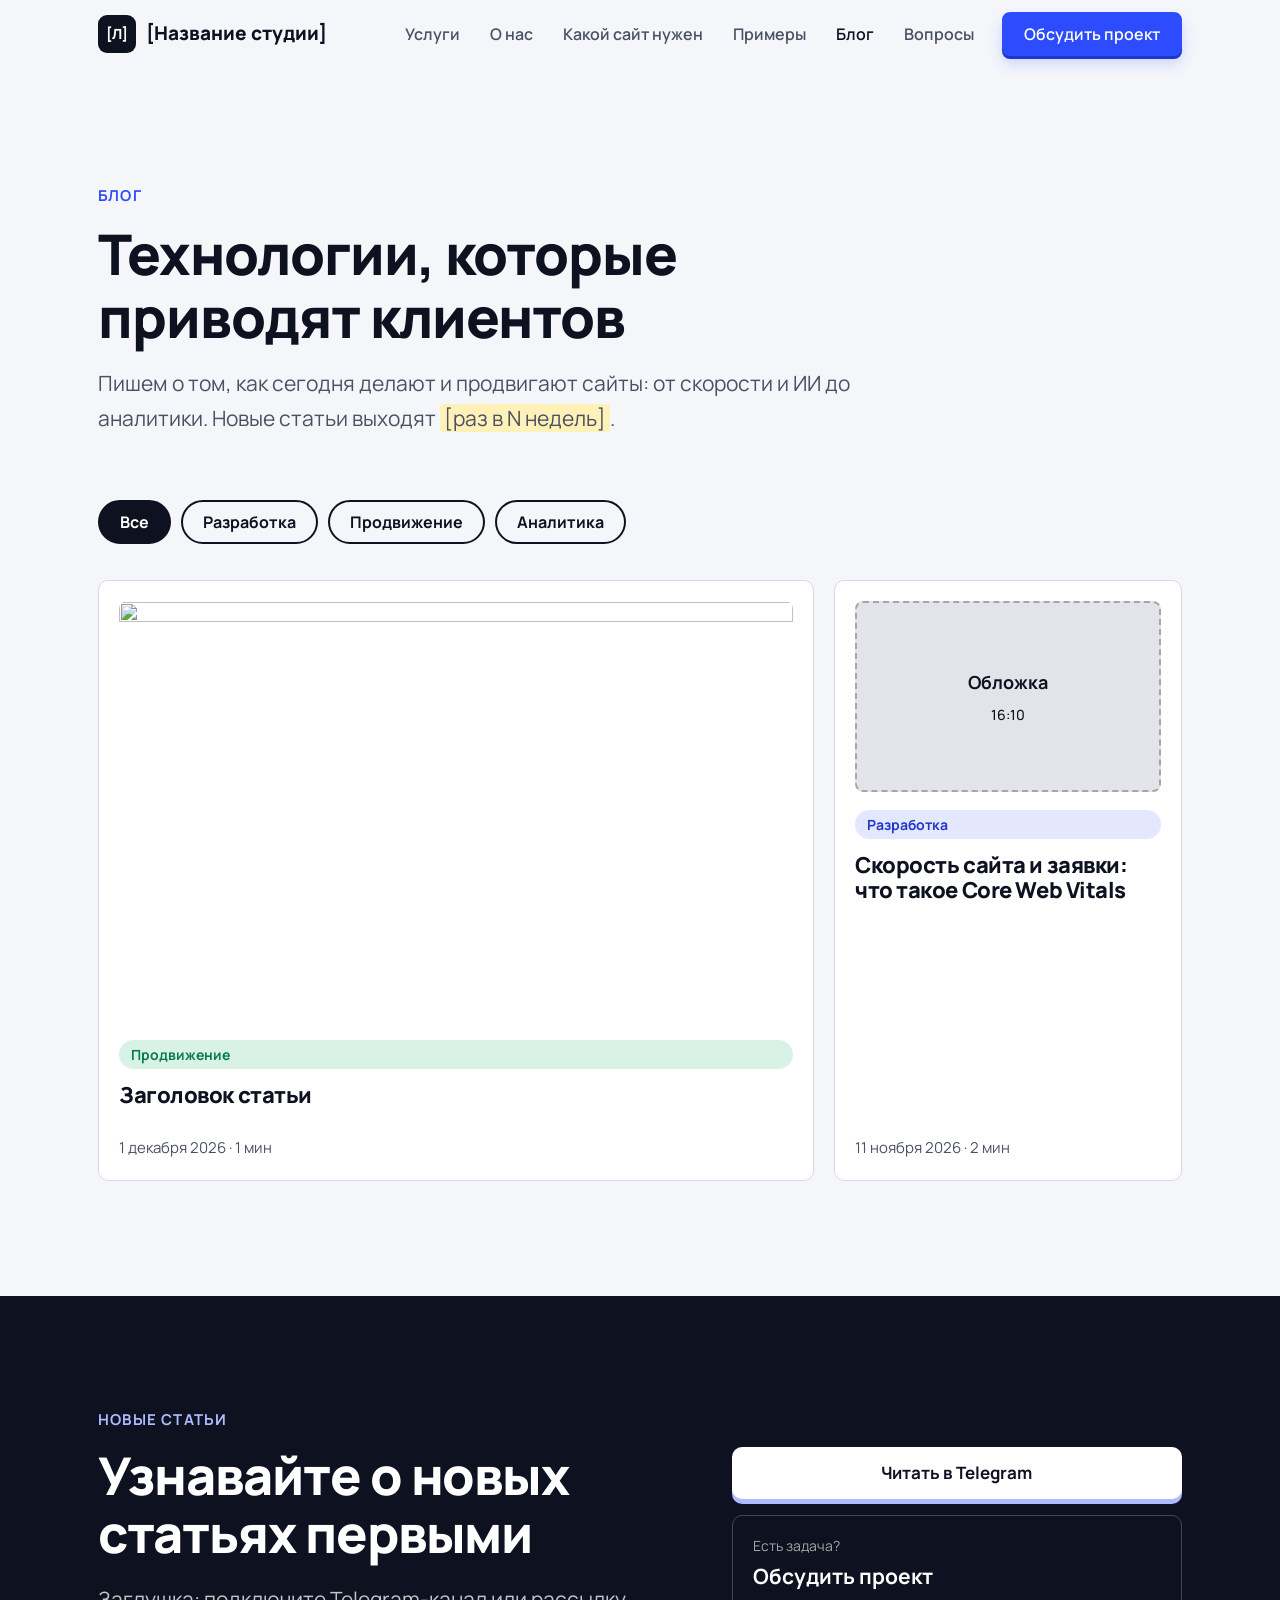
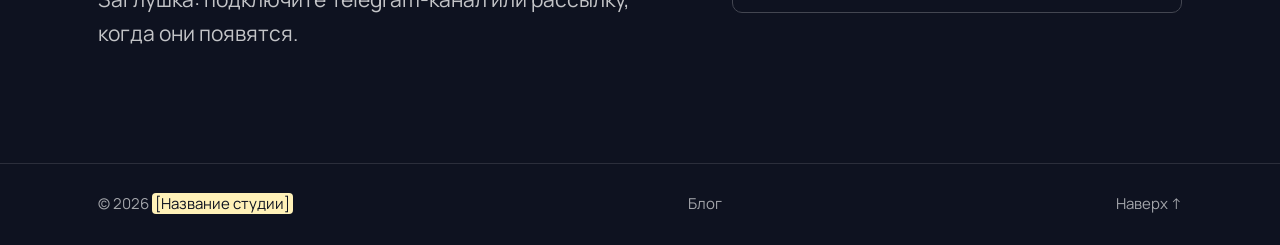
==== blog.html @ 18a7fb9e "Пересборка блога" ====
<!doctype html>
<html lang="ru" data-palette="indigo">
<head>
<meta charset="utf-8">
<meta name="viewport" content="width=device-width, initial-scale=1">
<title>Блог: технологии сайтов и продвижения | [Название студии]</title>
<meta name="description" content="Статьи о современных технологиях в создании и продвижении сайтов: скорость, SEO, ИИ, аналитика.">
<meta name="theme-color" content="#F5F6FA">
<meta property="og:type" content="website">
<meta property="og:title" content="[Название студии]: коммерческие сайты и их продвижение">
<meta property="og:description" content="Разрабатываем сайты, которые приводят клиентов, и продвигаем их в поиске.">
<!-- Когда загрузите превью-картинку 1200×630, раскомментируйте и впишите свой адрес:
<meta property="og:image" content="https://ВАШ-ЛОГИН.github.io/ИМЯ-РЕПОЗИТОРИЯ/img/og.jpg"> -->
<link rel="icon" href="data:image/svg+xml,%3Csvg xmlns='http://www.w3.org/2000/svg' viewBox='0 0 64 64'%3E%3Crect width='64' height='64' rx='14' fill='%230E1220'/%3E%3Cpath d='M18 46V18h12a10 10 0 0 1 0 20h-4' fill='none' stroke='%23fff' stroke-width='6'/%3E%3C/svg%3E">
<link rel="preconnect" href="https://fonts.googleapis.com">
<link rel="preconnect" href="https://fonts.gstatic.com" crossorigin>
<link href="https://fonts.googleapis.com/css2?family=Manrope:wght@400;500;600;700;800&display=swap" rel="stylesheet">
<link rel="stylesheet" href="style.css">
<script>document.documentElement.classList.add('js')</script>
</head>
<body>
<div class="progress" aria-hidden="true"></div>
<a class="skip" href="#main">Перейти к содержимому</a>

<header class="header" id="top">
  <div class="wrap header__in">
    <a class="logo" href="index.html" aria-label="[Название студии], на главную">
      <span class="logo__mark" aria-hidden="true">[Л]</span>
      <span class="logo__text">[Название студии]</span>
    </a>
    <nav class="nav" id="nav" aria-label="Разделы сайта">
      <a href="index.html#services">Услуги</a>
      <a href="index.html#about">О нас</a>
      <a href="index.html#compare">Какой сайт нужен</a>
      <a href="index.html#works">Примеры</a>
      <a href="blog.html" aria-current="page">Блог</a>
      <a href="index.html#faq">Вопросы</a>
      <a class="btn btn--sm nav__cta" href="index.html#contact">Обсудить проект</a>
    </nav>
    <button class="burger" type="button" aria-label="Открыть меню" aria-expanded="false" aria-controls="nav">
      <span></span><span></span><span></span>
    </button>
  </div>
</header>

<main id="main">
<section class="section blog-head">
  <div class="wrap">
    <header class="section__head">
      <p class="eyebrow">Блог</p>
      <h1>Технологии, которые приводят клиентов</h1>
      <p class="lead">Пишем о том, как сегодня делают и продвигают сайты: от скорости и ИИ до аналитики. Новые статьи выходят <span class="todo">[раз в N недель]</span>.</p>
    </header>
    <div class="tabs" role="group" aria-label="Фильтр по темам"><button type="button" class="tab" aria-pressed="true" data-f="all">Все</button><button type="button" class="tab" aria-pressed="false" data-f="dev">Разработка</button><button type="button" class="tab" aria-pressed="false" data-f="seo">Продвижение</button><button type="button" class="tab" aria-pressed="false" data-f="an">Аналитика</button></div>
    <div class="posts posts--blog">
<!-- POSTS-BLOG:START -->
<article class="post post--lead" data-cat="seo"><a class="post__a" href="blog/seo-dlya-magizana.html"><img class="post__cover" src="img/seo-magazin.jpg" alt="" loading="lazy"><span class="tag tag--seo">Продвижение</span><h3>Заголовок статьи</h3><p class="post__meta">1 декабря 2026 · 1 мин</p></a></article>
<article class="post" data-cat="dev"><a class="post__a" href="blog/core-web-vitals.html"><div class="ph ph--shot" role="img" aria-label="Место для обложки"><span>Обложка<small>16:10</small></span></div><span class="tag tag--dev">Разработка</span><h3>Скорость сайта и заявки: что такое Core Web Vitals</h3><p class="post__meta">11 ноября 2026 · 2 мин</p></a></article>
<!-- POSTS-BLOG:END -->
    </div>
    <p class="empty" hidden>В этой теме пока нет статей. Загляните в другую.</p>
  </div>
</section>

<section class="contact" id="contact">
  <div class="wrap contact__in">
    <div>
      <p class="eyebrow eyebrow--light">Новые статьи</p>
      <h2>Узнавайте о новых статьях первыми</h2>
      <p class="lead">Заглушка: подключите Telegram-канал или рассылку, когда они появятся.</p>
    </div>
    <ul class="contact__links">
      <li><a class="btn btn--light" href="https://t.me/ВАШ_КАНАЛ" target="_blank" rel="noopener">Читать в Telegram</a></li>
      <li><a class="contact__a" href="index.html#contact"><span>Есть задача?</span><b>Обсудить проект</b></a></li>
    </ul>
  </div>
</section>
</main>

<footer class="footer">
  <div class="wrap footer__in">
    <p>© <span id="year">2026</span> <span class="todo">[Название студии]</span></p>
    <a href="blog.html">Блог</a>
    <a href="#top">Наверх ↑</a>
  </div>
</footer>

<script src="main.js" defer></script>
</body>
</html>
---- style.css ----
/* ===== Цвета и размеры: меняйте здесь ===== */
/* ===== Цвета и размеры =====
   Палитра выбирается атрибутом у <html data-palette="...">:
   indigo (по умолчанию), forest, violet, ochre. Свои цвета: поменяйте значения ниже. */
:root,:root[data-palette="indigo"]{
  --bg:#F5F6FA; --bg-alt:#E9ECF4; --card:#FFFFFF; --line:#D5DAE6;
  --ink:#0E1220; --muted:#4A5163;
  --accent:#2D4BFF; --accent-dark:#1E36D1; --accent-soft:#AEBBFF;
  --dev:#2338C9; --dev-bg:#E3E8FF; --seo:#0B7A4F; --seo-bg:#D9F2E6; --both:#5B2CB3; --both-bg:#EBE1FB;
  --todo:#FFF1B8;
}
:root[data-palette="forest"]{
  --bg:#F3F5F0; --bg-alt:#E5EADF; --line:#D2D9C9; --ink:#14201A; --muted:#4A5750;
  --accent:#1B7A4B; --accent-dark:#12603A; --accent-soft:#9FE0BC;
  --dev:#1B5FA8; --dev-bg:#DDE9F6; --seo:#1B7A4B; --seo-bg:#D9F2E6; --both:#8A5A12; --both-bg:#F3E8D2;
}
:root[data-palette="violet"]{
  --bg:#F7F5FB; --bg-alt:#ECE8F5; --line:#DCD6EB; --ink:#17112B; --muted:#51485F;
  --accent:#6D3AF0; --accent-dark:#5521CF; --accent-soft:#C9B5FF;
  --dev:#5521CF; --dev-bg:#ECE5FD; --seo:#0B7A4F; --seo-bg:#D9F2E6; --both:#B3261E; --both-bg:#FBE3E0;
}
:root[data-palette="ochre"]{
  --bg:#F6F4EE; --bg-alt:#EDE9DF; --line:#DAD5C8; --ink:#15171C; --muted:#4B515C;
  --accent:#C8400F; --accent-dark:#A53409; --accent-soft:#FFB596;
  --dev:#1F4FD8; --dev-bg:#E2E8FB; --seo:#0E7A52; --seo-bg:#DCF1E8; --both:#A53409; --both-bg:#F3E3DA;
}
:root{
  --card:#FFFFFF; --radius:10px;
  --gut:clamp(20px,5vw,48px);
  --font:'Manrope',system-ui,-apple-system,'Segoe UI',Roboto,Arial,sans-serif;
  --ease:cubic-bezier(.2,.7,.2,1);
}
*,*::before,*::after{box-sizing:border-box}
html{scroll-behavior:smooth;-webkit-text-size-adjust:100%}
body{margin:0;background:var(--bg);color:var(--ink);font:400 18px/1.65 var(--font);-webkit-font-smoothing:antialiased;overflow-x:hidden}
img{max-width:100%;height:auto}
a{color:inherit}
h1,h2,h3{margin:0;line-height:1.12;letter-spacing:-.02em;font-weight:800}
p{margin:0}
ul{margin:0;padding:0;list-style:none}
:focus-visible{outline:3px solid var(--accent);outline-offset:3px;border-radius:4px}
.wrap{width:100%;max-width:1180px;margin:0 auto;padding:0 var(--gut)}
.skip{position:absolute;left:-999px;top:8px;z-index:100;padding:10px 16px;background:var(--ink);color:#fff;border-radius:6px}
.skip:focus{left:8px}
section[id]{scroll-margin-top:76px}

/* Подсветка заглушек: после заполнения уберите class="todo" */
.todo{background:var(--todo);border-radius:4px;box-decoration-break:clone;-webkit-box-decoration-break:clone;padding:0 .2em}

/* ===== Кнопки и метки ===== */
.btn{display:inline-flex;align-items:center;justify-content:center;min-height:52px;padding:0 28px;border-radius:var(--radius);background:var(--accent);color:#fff;font:700 17px/1 var(--font);text-decoration:none;border:2px solid var(--accent);transition:background .2s,transform .2s,border-color .2s}
.btn:hover{background:var(--accent-dark);border-color:var(--accent-dark)}
.btn:active{transform:translateY(1px)}
.btn--ghost{background:transparent;color:var(--ink);border-color:var(--ink)}
.btn--ghost:hover{background:var(--ink);border-color:var(--ink);color:#fff}
.btn--sm{min-height:44px;padding:0 20px;font-size:16px}
.btn--light{background:#fff;color:var(--ink);border-color:#fff}
.btn--light:hover{background:var(--bg-alt);border-color:var(--bg-alt)}
.eyebrow{margin-bottom:14px;font-size:15px;font-weight:700;letter-spacing:.08em;text-transform:uppercase;color:var(--accent)}
.eyebrow--light{color:var(--accent-soft)}
.tag{display:inline-block;margin-bottom:14px;padding:4px 12px;border-radius:999px;font-size:14px;font-weight:700;line-height:1.5;background:var(--dev-bg);color:var(--dev)}
.tag--seo{background:var(--seo-bg);color:var(--seo)}
.tag--both{background:var(--both-bg);color:var(--both)}
.lead{font-size:clamp(18px,2vw,21px);color:var(--muted);max-width:60ch}

/* ===== Шапка ===== */
.header{position:sticky;top:0;z-index:50;background:color-mix(in srgb,var(--bg) 92%,transparent);backdrop-filter:saturate(1.4) blur(10px);-webkit-backdrop-filter:saturate(1.4) blur(10px);border-bottom:1px solid transparent;transition:border-color .2s}
.header.is-stuck{border-color:var(--line)}
.header__in{display:flex;align-items:center;justify-content:space-between;gap:24px;height:68px}
.logo{display:flex;align-items:center;gap:10px;text-decoration:none;font-weight:800;font-size:19px}
.logo__mark{display:grid;place-items:center;width:38px;height:38px;border-radius:9px;background:var(--ink);color:#fff;font-size:14px}
.nav{display:flex;align-items:center;gap:6px}
.nav a{padding:10px 12px;font-size:16px;font-weight:600;text-decoration:none;color:var(--muted);border-radius:8px}
.nav a:hover{color:var(--ink)}
.nav .nav__cta{margin-left:10px;color:#fff;padding:0 20px}
.nav .nav__cta:hover{color:#fff}
.burger{display:none;width:48px;height:48px;border:0;border-radius:10px;background:transparent;cursor:pointer;flex-direction:column;align-items:center;justify-content:center;gap:6px}
.burger span{display:block;width:24px;height:2px;background:var(--ink);transition:transform .25s,opacity .2s}
.burger[aria-expanded="true"] span:nth-child(1){transform:translateY(8px) rotate(45deg)}
.burger[aria-expanded="true"] span:nth-child(2){opacity:0}
.burger[aria-expanded="true"] span:nth-child(3){transform:translateY(-8px) rotate(-45deg)}

/* ===== Первый экран ===== */
.hero{padding:clamp(48px,9vw,112px) 0 clamp(40px,6vw,72px)}
.hero__in{display:grid;grid-template-columns:minmax(0,1.5fr) minmax(0,1fr);gap:48px;align-items:end}
.hero h1{font-size:clamp(34px,5.2vw,62px);margin-bottom:24px}
.hero .lead{margin-bottom:36px}
.hero__btns{display:flex;flex-wrap:wrap;gap:14px}
.stats{display:grid;gap:0;border-top:2px solid var(--ink)}
.stats li{display:flex;align-items:baseline;justify-content:space-between;gap:16px;padding:18px 0;border-bottom:1px solid var(--line)}
.stats b{font-size:clamp(28px,3.4vw,40px);font-weight:800;letter-spacing:-.02em}
.stats span{color:var(--muted);font-size:16px;text-align:right}

/* ===== Секции ===== */
.section{padding:clamp(64px,9vw,120px) 0}
.section--alt{background:var(--bg-alt)}
.section__head{max-width:760px;margin-bottom:clamp(36px,5vw,64px)}
.section__head h2{font-size:clamp(30px,4.6vw,52px);margin-bottom:18px}

/* Услуги */
.cards{display:grid;grid-template-columns:repeat(3,minmax(0,1fr));gap:20px}
.card{display:flex;flex-direction:column;padding:28px;background:var(--card);border:1px solid var(--line);border-radius:var(--radius);transition:transform .25s,box-shadow .25s}
.card h3{font-size:23px;margin-bottom:10px}
.card p{color:var(--muted)}
.card__price{margin-top:auto!important;padding-top:20px;color:var(--ink)!important;font-weight:700}
.card__price.todo{align-self:flex-start;margin-top:auto}
@media (hover:hover){.card:hover{transform:translateY(-4px);box-shadow:0 14px 30px rgba(21,23,28,.08)}}

/* О нас */
.people{display:grid;grid-template-columns:repeat(2,minmax(0,1fr));gap:28px}
.person{display:grid;grid-template-columns:minmax(0,.9fr) minmax(0,1.1fr);gap:24px;align-items:start;padding:20px;background:var(--card);border-radius:var(--radius);border:1px solid var(--line)}
.person h3{font-size:26px;margin-bottom:4px}
.person__role{margin-bottom:14px;font-weight:700;color:var(--muted)}
.facts{display:grid;grid-template-columns:repeat(3,minmax(0,1fr));gap:20px;margin-top:40px}
.facts li{padding-top:18px;border-top:2px solid var(--ink)}
.facts b{display:block;margin-bottom:6px;font-size:20px}
.facts span{color:var(--muted)}

/* Заглушки под фото */
.ph{display:flex;align-items:center;justify-content:center;padding:20px;text-align:center;background:color-mix(in srgb,var(--ink) 8%,var(--bg));border:2px dashed color-mix(in srgb,var(--ink) 35%,var(--bg));border-radius:8px;color:var(--ink)}
.ph span{display:block;font-weight:700;max-width:30ch}
.ph small{display:block;margin-top:8px;font-weight:500;font-size:14px;line-height:1.4}
.ph--portrait{aspect-ratio:4/5}
.ph--shot{aspect-ratio:16/10}

/* Плохой и хороший сайт */
.compare{display:grid;grid-template-columns:repeat(2,minmax(0,1fr));gap:32px}
.compare__label{margin-bottom:14px;font-size:15px;font-weight:800;letter-spacing:.06em;text-transform:uppercase}
.compare__col--bad .compare__label{color:#B3261E}
.compare__col--good .compare__label{color:var(--seo)}
.mock{overflow:hidden;border-radius:var(--radius);border:1px solid var(--line);background:#fff;box-shadow:0 10px 30px rgba(21,23,28,.08)}
.mock__bar{display:flex;align-items:center;gap:6px;padding:10px 14px;background:color-mix(in srgb,var(--ink) 7%,var(--bg));border-bottom:1px solid var(--line)}
.mock__bar i{width:10px;height:10px;border-radius:50%;background:color-mix(in srgb,var(--ink) 25%,var(--bg))}
.mock__bar span{margin-left:10px;flex:1;min-width:0;padding:3px 12px;border-radius:999px;background:#fff;font-size:12px;color:var(--muted);white-space:nowrap;overflow:hidden;text-overflow:ellipsis}
.mock__body{padding:18px;min-height:300px}
.mock--bad .mock__body{background:linear-gradient(135deg,#ffe600 0,#ff6ec7 50%,#00e0ff 100%);font-family:'Comic Sans MS','Comic Sans',cursive}
.bad-ticker{padding:4px;background:#d00;color:#ff0;font-size:11px;font-weight:700;text-align:center;overflow:hidden;white-space:nowrap}
.bad-title{margin:10px 0 6px;color:#00f;font-size:20px;font-weight:700;text-decoration:underline;text-align:center;line-height:1.2}
.bad-text{margin:6px 0;color:#2b2b2b;font-size:10px;line-height:1.3}
.bad-row{display:flex;gap:6px;margin:10px 0}
.bad-row b{flex:1;padding:14px 4px;background:#0a0;color:#fff;font-size:10px;text-align:center;border:3px ridge #f0f}
.mock--good .mock__body{font-family:var(--font);background:#fff}
.good-nav{display:flex;align-items:center;gap:10px;padding-bottom:14px;border-bottom:1px solid var(--line);font-size:13px}
.good-nav span{width:36px;height:6px;border-radius:3px;background:var(--line)}
.good-nav b{margin-right:auto}
.good-nav em{padding:6px 12px;border-radius:6px;background:var(--accent);color:#fff;font-style:normal;font-weight:700;font-size:12px}
.good-title{margin:24px 0 8px;font-size:26px;font-weight:800;line-height:1.15;letter-spacing:-.02em}
.good-text{margin-bottom:18px;color:var(--muted);font-size:15px;line-height:1.5}
.good-btn{display:inline-block;padding:12px 20px;border-radius:8px;background:var(--accent);color:#fff;font-size:15px;font-weight:700}
.good-row{display:grid;grid-template-columns:repeat(3,1fr);gap:8px;margin-top:26px}
.good-row b{padding:12px 8px;border-radius:8px;background:var(--bg-alt);font-size:12px;line-height:1.3;text-align:center}
.checks{margin-top:22px;display:grid;gap:12px}
.checks li{position:relative;padding-left:34px}
.checks li::before{position:absolute;left:0;top:2px;width:24px;height:24px;border-radius:50%;display:grid;place-items:center;font-size:14px;font-weight:800;line-height:1;color:#fff}
.checks--bad li::before{content:"✕";background:#B3261E}
.checks--good li::before{content:"✓";background:var(--seo)}

/* Примеры */
.works{display:grid;grid-template-columns:repeat(3,minmax(0,1fr));gap:28px}
.work__link{display:block;text-decoration:none}
.work .ph{margin-bottom:18px;transition:transform .3s}
.work h3{font-size:22px;margin-bottom:4px}
.work__meta{display:inline-block;color:var(--muted);font-size:16px}
.work__res{margin-top:10px;font-weight:600}
.work__go{display:inline-block;margin-top:12px;font-weight:700;color:var(--accent);text-decoration:underline;text-underline-offset:.2em}
@media (hover:hover){.work__link:hover .ph{transform:translateY(-4px)}.work__link:hover h3{color:var(--accent)}}

/* Вопросы */
.faq{display:grid;grid-template-columns:minmax(0,.8fr) minmax(0,1.2fr);gap:clamp(32px,6vw,80px);align-items:start}
.faq .section__head{margin-bottom:0;position:sticky;top:100px}
.qa{border-bottom:1px solid var(--line)}
.qa:first-child{border-top:2px solid var(--ink)}
.qa summary{position:relative;display:block;padding:22px 48px 22px 0;font-size:20px;font-weight:700;line-height:1.35;cursor:pointer;list-style:none}
.qa summary::-webkit-details-marker{display:none}
.qa summary::after{content:"+";position:absolute;right:4px;top:50%;margin-top:-16px;width:32px;height:32px;display:grid;place-items:center;border:2px solid var(--ink);border-radius:50%;font-size:20px;line-height:1;font-weight:500;transition:transform .25s,background .2s,color .2s}
.qa[open] summary::after{transform:rotate(45deg);background:var(--ink);color:#fff}
.qa__a{padding:0 0 24px;max-width:62ch;color:var(--muted)}

/* Контакты */
.contact{padding:clamp(64px,9vw,112px) 0;background:var(--ink);color:#fff}
.contact__in{display:grid;grid-template-columns:minmax(0,1.3fr) minmax(0,1fr);gap:48px;align-items:center}
.contact h2{font-size:clamp(30px,4.6vw,52px);margin-bottom:18px}
.contact .lead{color:color-mix(in srgb,#fff 75%,var(--ink))}
.contact__links{display:grid;gap:16px}
.contact__links .btn{width:100%}
.contact__a{display:flex;flex-direction:column;gap:2px;padding:18px 20px;border:1px solid color-mix(in srgb,#fff 22%,var(--ink));border-radius:var(--radius);text-decoration:none;transition:border-color .2s}
.contact__a:hover{border-color:#fff}
.contact__a span{font-size:14px;color:color-mix(in srgb,#fff 62%,var(--ink))}
.contact__a b{font-size:21px}
.contact .todo{color:var(--ink)}

.footer{padding:28px 0;background:var(--ink);border-top:1px solid color-mix(in srgb,#fff 12%,var(--ink));color:color-mix(in srgb,#fff 62%,var(--ink));font-size:15px}
.footer__in{display:flex;justify-content:space-between;gap:16px;flex-wrap:wrap}
.footer .todo{color:var(--ink)}
.footer a{text-decoration:none}
.footer a:hover{color:#fff}


/* ===== Анимации (все отключаются при «уменьшить движение») ===== */
@keyframes rise{from{opacity:0;transform:translateY(22px)}to{opacity:1;transform:none}}
@keyframes sweep{from{background-size:0 100%}to{background-size:100% 100%}}
@keyframes drift{0%,100%{transform:translate3d(0,0,0)}50%{transform:translate3d(-30px,24px,0)}}
@keyframes ticker{from{transform:translateX(0)}to{transform:translateX(-50%)}}
@keyframes pulse{0%,100%{box-shadow:0 0 0 0 color-mix(in srgb,var(--accent) 45%,transparent)}60%{box-shadow:0 0 0 12px transparent}}
@keyframes open{from{opacity:0;transform:translateY(-6px)}to{opacity:1;transform:none}}

/* Полоса прокрутки страницы */
.progress{position:fixed;left:0;top:0;right:0;height:3px;z-index:60;background:var(--accent);transform:scaleX(0);transform-origin:0 50%;pointer-events:none}

/* Появление первого экрана */
.js .hero__text>*,.js .stats li{animation:rise .8s var(--ease) both}
.js .hero__text>*:nth-child(1){animation-delay:.05s}
.js .hero__text>*:nth-child(2){animation-delay:.15s}
.js .hero__text>*:nth-child(3){animation-delay:.28s}
.js .hero__text>*:nth-child(4){animation-delay:.4s}
.js .stats li:nth-child(1){animation-delay:.45s}
.js .stats li:nth-child(2){animation-delay:.55s}
.js .stats li:nth-child(3){animation-delay:.65s}
.hl{background:linear-gradient(transparent 62%,var(--accent-soft) 62%) no-repeat 0 0/100% 100%}
.js .hl{background-size:0 100%;animation:sweep .9s .7s var(--ease) forwards}
.hero{position:relative;overflow:hidden}
.hero::before{content:"";position:absolute;right:-12%;top:-30%;width:640px;height:640px;border-radius:50%;background:radial-gradient(circle,color-mix(in srgb,var(--accent) 16%,transparent),transparent 68%);animation:drift 14s ease-in-out infinite;pointer-events:none}
.hero__in{position:relative}

/* Подчёркивание ссылок меню */
.nav a:not(.btn){position:relative}
.nav a:not(.btn)::after{content:"";position:absolute;left:12px;right:12px;bottom:5px;height:2px;background:var(--accent);transform:scaleX(0);transform-origin:0 50%;transition:transform .3s var(--ease)}
.nav a:not(.btn):hover::after{transform:scaleX(1)}

/* Кнопки */
.btn{position:relative}
@media (hover:hover){.btn:hover{transform:translateY(-2px);box-shadow:0 10px 22px color-mix(in srgb,var(--accent) 30%,transparent)}.btn--ghost:hover,.btn--light:hover{box-shadow:none}}

/* Макеты «плохой / хороший» */
.bad-ticker{white-space:nowrap;overflow:hidden}
.bad-ticker span{display:inline-block;padding-left:0;animation:ticker 9s linear infinite}
.is-in .good-btn{animation:pulse 2.4s 1.2s ease-out 3}
.checks li{transition:transform .3s var(--ease)}
@media (hover:hover){.checks li:hover{transform:translateX(4px)}}

/* Раскрытие вопросов */
.qa[open] .qa__a{animation:open .35s var(--ease)}

/* ===== Появление при прокрутке (только если включён JS) ===== */
.js .reveal{opacity:0;transform:translateY(18px);transition:opacity .6s ease var(--d,0ms),transform .6s var(--ease) var(--d,0ms)}
.js .reveal.is-in{opacity:1;transform:none}
@media (prefers-reduced-motion:reduce){
  html{scroll-behavior:auto}
  *,*::before{transition:none!important;animation:none!important}
  .progress{display:none}
  .js .hl{background-size:100% 100%}
  .js .reveal{opacity:1;transform:none}
}

/* ===== Планшет ===== */
@media (max-width:1000px){
  .cards{grid-template-columns:repeat(2,minmax(0,1fr))}
  .works{grid-template-columns:repeat(2,minmax(0,1fr))}
  .hero__in{grid-template-columns:minmax(0,1fr);gap:40px;align-items:start}
  .people{grid-template-columns:minmax(0,1fr)}
  .faq{grid-template-columns:minmax(0,1fr)}
  .faq .section__head{position:static;margin-bottom:36px}
  .contact__in{grid-template-columns:minmax(0,1fr);gap:36px}
}

/* ===== Мобильные ===== */
@media (max-width:820px){
  .burger{display:flex}
  .nav{position:fixed;top:68px;left:0;right:0;bottom:0;z-index:40;flex-direction:column;align-items:stretch;gap:0;padding:12px var(--gut) 32px;background:var(--bg);overflow-y:auto;transform:translateY(-8px);opacity:0;visibility:hidden;transition:opacity .2s,transform .2s,visibility .2s}
  .nav.is-open{opacity:1;transform:none;visibility:visible}
  .nav a{padding:18px 4px;font-size:21px;color:var(--ink);border-bottom:1px solid var(--line);border-radius:0}
  .nav .nav__cta{margin:24px 0 0;min-height:56px;justify-content:center;border-bottom:2px solid var(--accent);border-radius:var(--radius);font-size:18px;padding:0 20px}
  body.nav-open{overflow:hidden}
  .compare{grid-template-columns:minmax(0,1fr);gap:44px}
}
@media (max-width:640px){
  body{font-size:17px}
  .cards,.works,.facts{grid-template-columns:minmax(0,1fr)}
  .card{padding:22px}
  .person{grid-template-columns:minmax(0,1fr)}
  .person .ph--portrait{aspect-ratio:4/3}
  .hero__btns .btn{width:100%}
  .stats span{font-size:15px}
  .qa summary{font-size:18px;padding-right:44px}
  .mock__body{min-height:0}
  .good-title{font-size:22px}
  .logo__text{font-size:17px}
}

/* ===== Дополнения: блеск на кнопках ===== */
.btn{overflow:hidden;isolation:isolate}
.btn::after{content:"";position:absolute;inset:0;z-index:-1;background:linear-gradient(100deg,transparent 30%,rgba(255,255,255,.38) 50%,transparent 70%);transform:translateX(-130%)}
@media (hover:hover){.btn:hover::after{transform:translateX(130%);transition:transform .75s var(--ease)}}

/* ===== Дополнения: выбор ниши ===== */
.tabs{display:flex;flex-wrap:wrap;gap:10px;margin:0 0 36px}
.tab{min-height:44px;padding:0 20px;border:2px solid var(--ink);border-radius:999px;background:transparent;color:var(--ink);font:700 16px/1 var(--font);cursor:pointer;transition:background .2s,color .2s,transform .2s var(--ease)}
.tab:hover{transform:translateY(-2px)}
.tab[aria-pressed="true"]{background:var(--ink);color:#fff}
.tab.todo{border-style:dashed}
.compare .mock__body{transition:opacity .18s}
.compare.is-swap .mock__body{opacity:0}

/* ===== Дополнения: блог ===== */
.posts{display:grid;grid-template-columns:repeat(3,minmax(0,1fr));gap:20px}
.post{background:var(--card);border:1px solid var(--line);border-radius:var(--radius);transition:transform .25s,box-shadow .25s}
.post[hidden]{display:none}
.post__a{display:flex;flex-direction:column;height:100%;padding:20px;text-decoration:none}
div.post__a{cursor:default}
.post .ph{margin-bottom:18px}
.post__cover{display:block;width:100%;aspect-ratio:16/10;object-fit:cover;margin-bottom:18px;border-radius:8px}
.post h3{font-size:22px;margin-bottom:12px}
.post__meta{margin-top:auto;padding-top:16px;font-size:15px;color:var(--muted)}
.post__meta b{color:var(--ink)}
.post--lead{grid-column:span 2}
@media (hover:hover){.post:hover{transform:translateY(-4px);box-shadow:0 14px 30px rgba(21,23,28,.08)}.post:hover h3{color:var(--accent)}}
.more{margin-top:36px}
.blog-head h1{font-size:clamp(32px,5vw,56px);margin-bottom:18px}
.empty{margin-top:24px;color:var(--muted)}
.nav a[aria-current]{color:var(--ink)}

/* ===== Дополнения: страница статьи ===== */
.article .wrap{max-width:820px}
.article__back{margin-bottom:28px;font-weight:600}
.article__back a{color:var(--accent)}
.article h1{font-size:clamp(30px,4.6vw,50px);margin-bottom:16px}
.article__meta{margin-bottom:40px;color:var(--muted)}
.prose{font-size:19px;line-height:1.75}
.prose>*+*{margin-top:1.1em}
.prose h2{font-size:clamp(24px,3vw,32px);margin-top:2em}
.prose h3{font-size:21px;margin-top:1.6em}
.prose a{color:var(--accent);text-underline-offset:.15em}
.prose ul,.prose ol{padding-left:1.4em}
.prose ul{list-style:disc}
.prose li+li{margin-top:.4em}
.prose blockquote{padding:4px 0 4px 20px;border-left:4px solid var(--accent-soft);color:var(--muted)}
.prose code{padding:1px 6px;border-radius:4px;background:var(--bg-alt);font-size:.9em}
.prose pre{overflow-x:auto;padding:16px 20px;border-radius:var(--radius);background:var(--ink);color:#fff;font-size:15px;line-height:1.6}
.prose pre code{padding:0;background:none}
.prose img{display:block;border-radius:var(--radius)}
.article__cta{margin-top:72px;padding:32px;border-radius:var(--radius);background:var(--bg-alt)}
.article__cta h2{font-size:clamp(22px,2.6vw,30px);margin-bottom:10px}
.article__cta p{margin-bottom:22px;color:var(--muted)}
@media (max-width:1000px){.posts{grid-template-columns:repeat(2,minmax(0,1fr))}}
@media (max-width:640px){.posts{grid-template-columns:minmax(0,1fr)}.post--lead{grid-column:auto}.tabs{gap:8px}}

/* ===== Объём: карточки услуг ===== */
.card{position:relative;transform-style:preserve-3d;transition:transform .3s var(--ease),box-shadow .3s}
.card::after{content:"";position:absolute;inset:0;border-radius:inherit;pointer-events:none;opacity:0;background:radial-gradient(280px circle at var(--gx,50%) var(--gy,0%),color-mix(in srgb,var(--accent) 13%,transparent),transparent 70%);transition:opacity .3s}
.card>*{transition:translate .3s var(--ease)}
@media (hover:hover){
  .card:hover{box-shadow:var(--sx,0px) var(--sy,18px) 36px rgba(21,23,28,.14)}
  .card:hover::after{opacity:1}
  .card:hover .tag{translate:0 0 30px}
  .card:hover h3{translate:0 0 24px}
  .card:hover p{translate:0 0 14px}
  .card:hover .card__price{translate:0 0 36px}
}

/* ===== Объём: кнопки как выпуклые клавиши ===== */
.btn{--edge:var(--accent-dark);box-shadow:0 5px 0 var(--edge),0 12px 20px color-mix(in srgb,var(--accent) 22%,transparent);transition:background .2s,border-color .2s,color .2s,transform .15s var(--ease),box-shadow .15s var(--ease)}
.btn--ghost{--edge:var(--ink);box-shadow:0 5px 0 var(--edge)}
.btn--light{--edge:var(--accent-soft);box-shadow:0 5px 0 var(--edge)}
.btn--sm{box-shadow:0 3px 0 var(--edge),0 8px 14px color-mix(in srgb,var(--accent) 20%,transparent)}
@media (hover:hover){
  .btn:hover{transform:translateY(-3px);box-shadow:0 8px 0 var(--edge),0 18px 26px color-mix(in srgb,var(--accent) 26%,transparent)}
  .btn--ghost:hover,.btn--light:hover{box-shadow:0 8px 0 var(--edge)}
  .btn--sm:hover{box-shadow:0 5px 0 var(--edge),0 12px 18px color-mix(in srgb,var(--accent) 24%,transparent)}
}
.btn:active,.btn:active:hover{transform:translateY(4px);box-shadow:0 1px 0 var(--edge),0 2px 5px color-mix(in srgb,var(--accent) 20%,transparent)}
.btn--ghost:active,.btn--light:active,.btn--ghost:active:hover,.btn--light:active:hover{box-shadow:0 1px 0 var(--edge)}
@media (prefers-reduced-motion:reduce){.card,.card>*,.btn{transition:none!important}.card:hover>*{translate:none!important}}

/* ===== Объём: «О нас» и логотип ===== */
.person{position:relative;transform-style:preserve-3d;transition:transform .3s var(--ease),box-shadow .3s}
.person::after{content:"";position:absolute;inset:0;border-radius:inherit;pointer-events:none;opacity:0;background:radial-gradient(320px circle at var(--gx,50%) var(--gy,0%),color-mix(in srgb,var(--accent) 12%,transparent),transparent 70%);transition:opacity .3s}
.person>*{transition:translate .3s var(--ease)}
.logo{transform-style:preserve-3d;transition:transform .3s var(--ease)}
.logo>*{transition:translate .3s var(--ease),box-shadow .3s}
.logo__mark{position:relative;overflow:hidden}
.logo__mark::after{content:"";position:absolute;inset:0;pointer-events:none;opacity:0;background:radial-gradient(40px circle at var(--gx,50%) var(--gy,0%),rgba(255,255,255,.35),transparent 70%);transition:opacity .3s}
@media (hover:hover){
  .person:hover{box-shadow:var(--sx,0px) var(--sy,18px) 36px rgba(21,23,28,.14)}
  .person:hover::after{opacity:1}
  .person:hover .ph{translate:0 0 22px}
  .person:hover .person__body{translate:0 0 34px}
  .logo:hover .logo__mark{translate:0 0 26px;box-shadow:var(--sx,0px) 10px 18px rgba(14,18,32,.35)}
  .logo:hover .logo__mark::after{opacity:1}
  .logo:hover .logo__text{translate:0 0 14px}
}
@media (prefers-reduced-motion:reduce){.person,.person>*,.logo,.logo>*{transition:none!important}.person:hover>*,.logo:hover>*{translate:none!important}}

/* ===== Мобильное меню ===== */
@keyframes navIn{from{opacity:0;transform:translateY(-10px)}to{opacity:1;transform:none}}
@media (max-width:820px){
  /* размытие у шапки ломало position:fixed у меню, поэтому на телефоне фон шапки сплошной */
  .header{background:var(--bg);backdrop-filter:none;-webkit-backdrop-filter:none}
  body.nav-open .header{border-color:var(--line)}
  .nav{top:68px;bottom:0;height:auto;padding:8px var(--gut) calc(32px + env(safe-area-inset-bottom,0px));overscroll-behavior:contain;-webkit-overflow-scrolling:touch;box-shadow:0 24px 40px rgba(14,18,32,.12)}
  .nav a:not(.btn){display:flex;align-items:center;justify-content:space-between;min-height:62px;padding:14px 4px;font-size:22px;font-weight:700;color:var(--ink)}
  .nav a:not(.btn)::after{content:"→";position:static;height:auto;background:none;transform:none;color:var(--accent);font-size:22px;transition:transform .25s var(--ease)}
  .nav a:not(.btn):hover::after,.nav a:not(.btn):active::after{transform:translateX(5px)}
  .nav a[aria-current]{color:var(--accent)}
  .nav .nav__cta{margin-top:28px}
  .nav.is-open>*{animation:navIn .45s var(--ease) backwards}
  .nav.is-open>*:nth-child(1){animation-delay:.03s}
  .nav.is-open>*:nth-child(2){animation-delay:.07s}
  .nav.is-open>*:nth-child(3){animation-delay:.11s}
  .nav.is-open>*:nth-child(4){animation-delay:.15s}
  .nav.is-open>*:nth-child(5){animation-delay:.19s}
  .nav.is-open>*:nth-child(6){animation-delay:.23s}
  .nav.is-open>*:nth-child(7){animation-delay:.3s}
}
@media (max-width:820px) and (max-height:560px){
  .nav a:not(.btn){min-height:52px;font-size:19px}
  .nav .nav__cta{margin-top:16px}
}
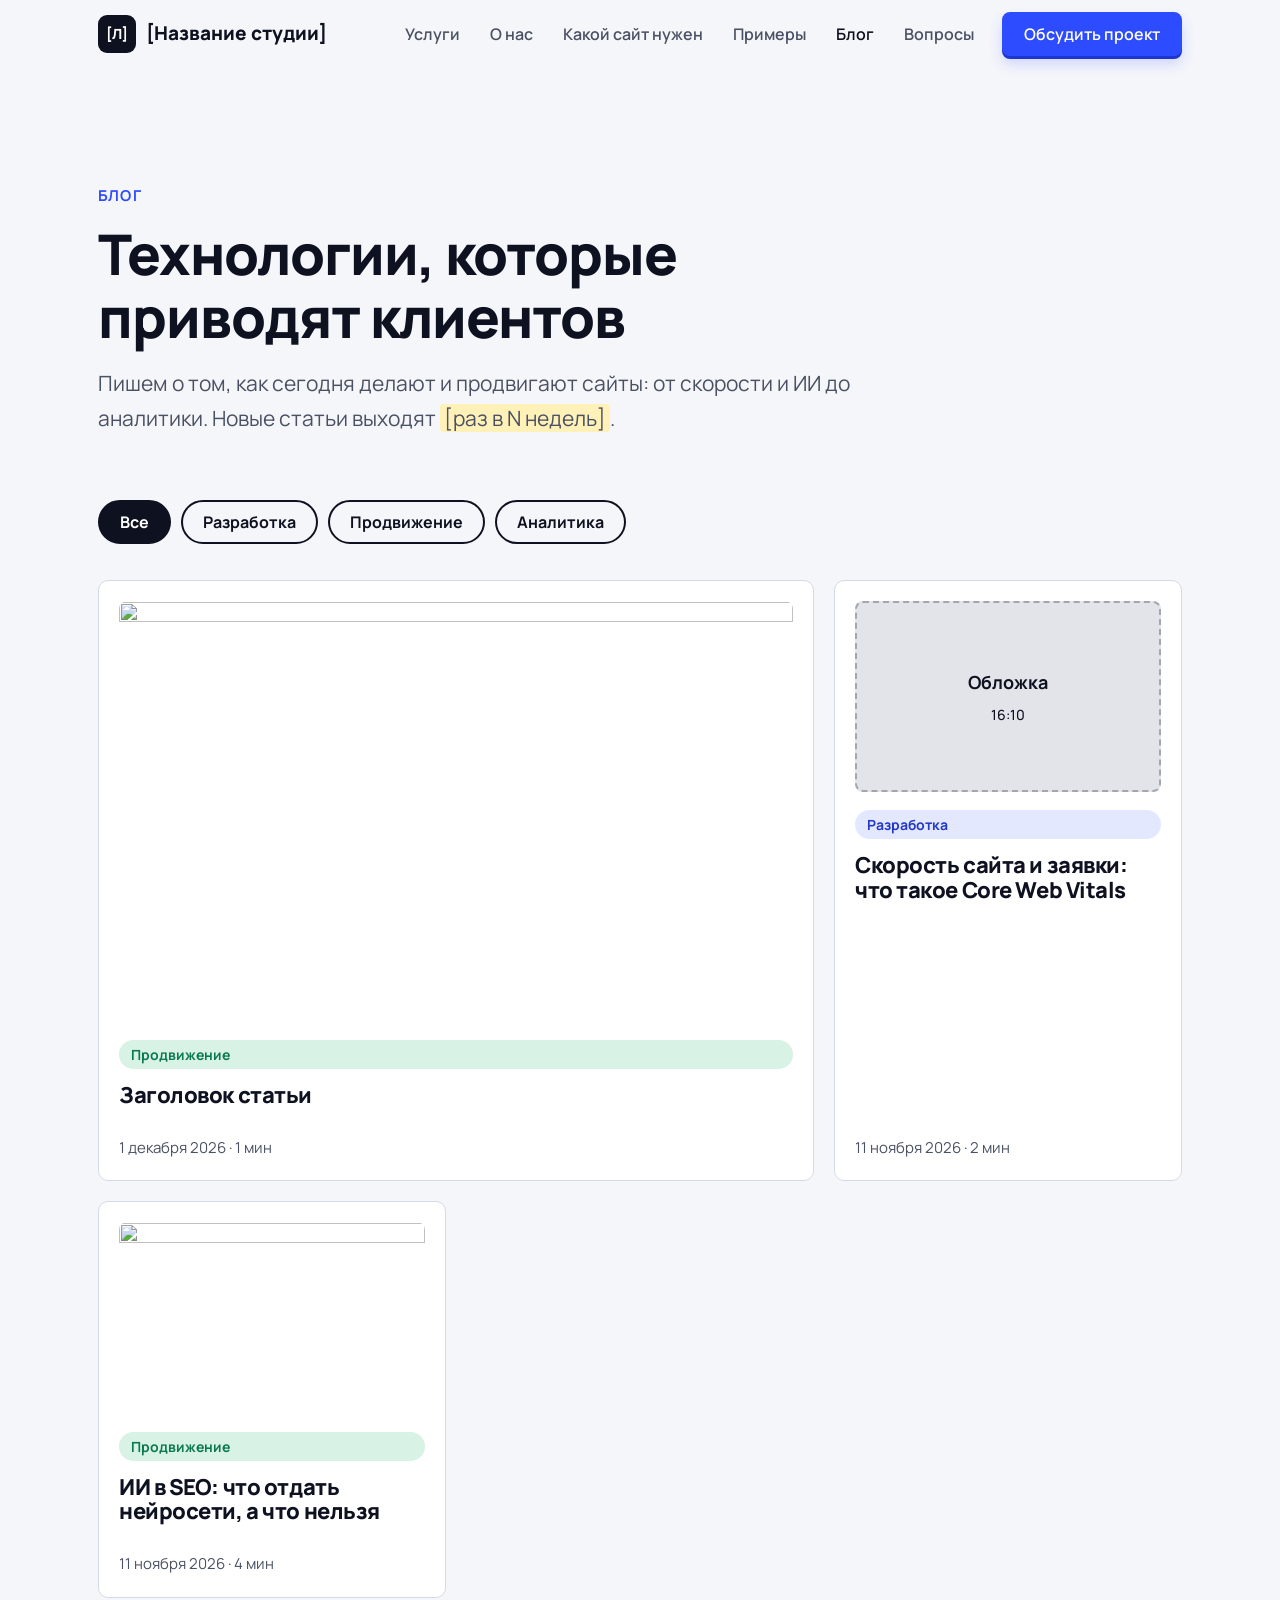
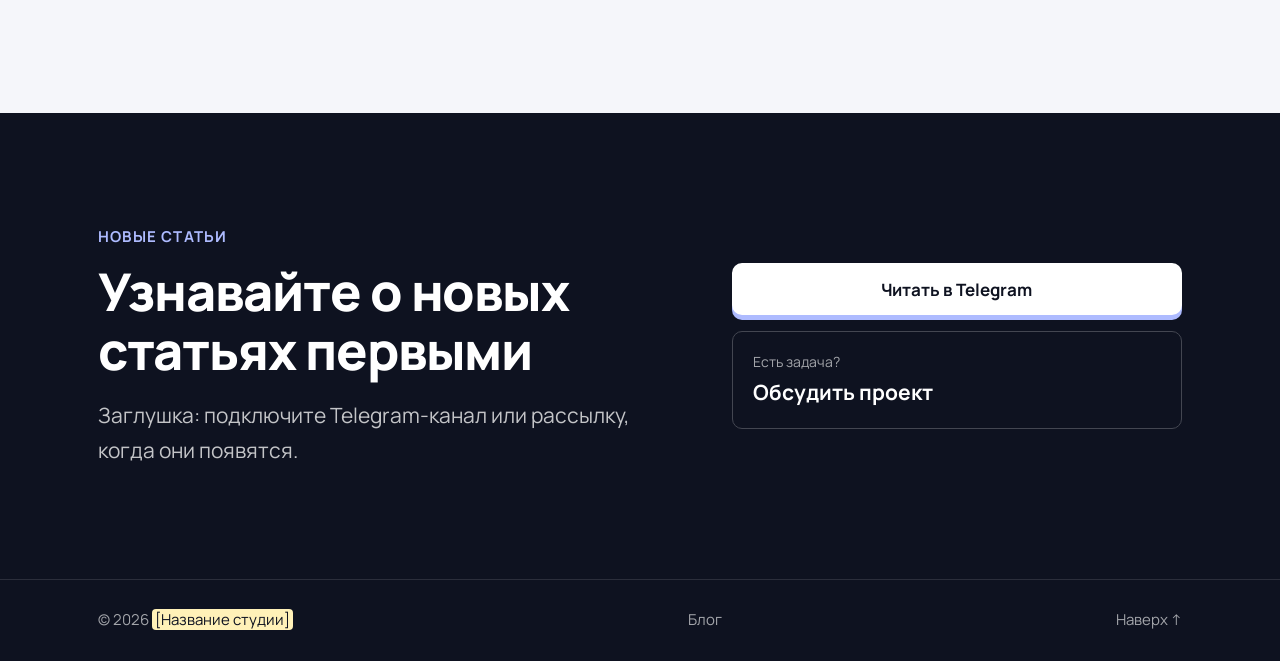
==== commit ad98d114: "Пересборка блога" ====
--- a/blog.html
+++ b/blog.html
@@ -56,6 +56,7 @@
 <!-- POSTS-BLOG:START -->
 <article class="post post--lead" data-cat="seo"><a class="post__a" href="blog/seo-dlya-magizana.html"><img class="post__cover" src="img/seo-magazin.jpg" alt="" loading="lazy"><span class="tag tag--seo">Продвижение</span><h3>Заголовок статьи</h3><p class="post__meta">1 декабря 2026 · 1 мин</p></a></article>
 <article class="post" data-cat="dev"><a class="post__a" href="blog/core-web-vitals.html"><div class="ph ph--shot" role="img" aria-label="Место для обложки"><span>Обложка<small>16:10</small></span></div><span class="tag tag--dev">Разработка</span><h3>Скорость сайта и заявки: что такое Core Web Vitals</h3><p class="post__meta">11 ноября 2026 · 2 мин</p></a></article>
+<article class="post" data-cat="seo"><a class="post__a" href="blog/li-v-seo.html"><img class="post__cover" src="img/ii-seo-cover.jpg" alt="" loading="lazy"><span class="tag tag--seo">Продвижение</span><h3>ИИ в SEO: что отдать нейросети, а что нельзя</h3><p class="post__meta">11 ноября 2026 · 4 мин</p></a></article>
 <!-- POSTS-BLOG:END -->
     </div>
     <p class="empty" hidden>В этой теме пока нет статей. Загляните в другую.</p>
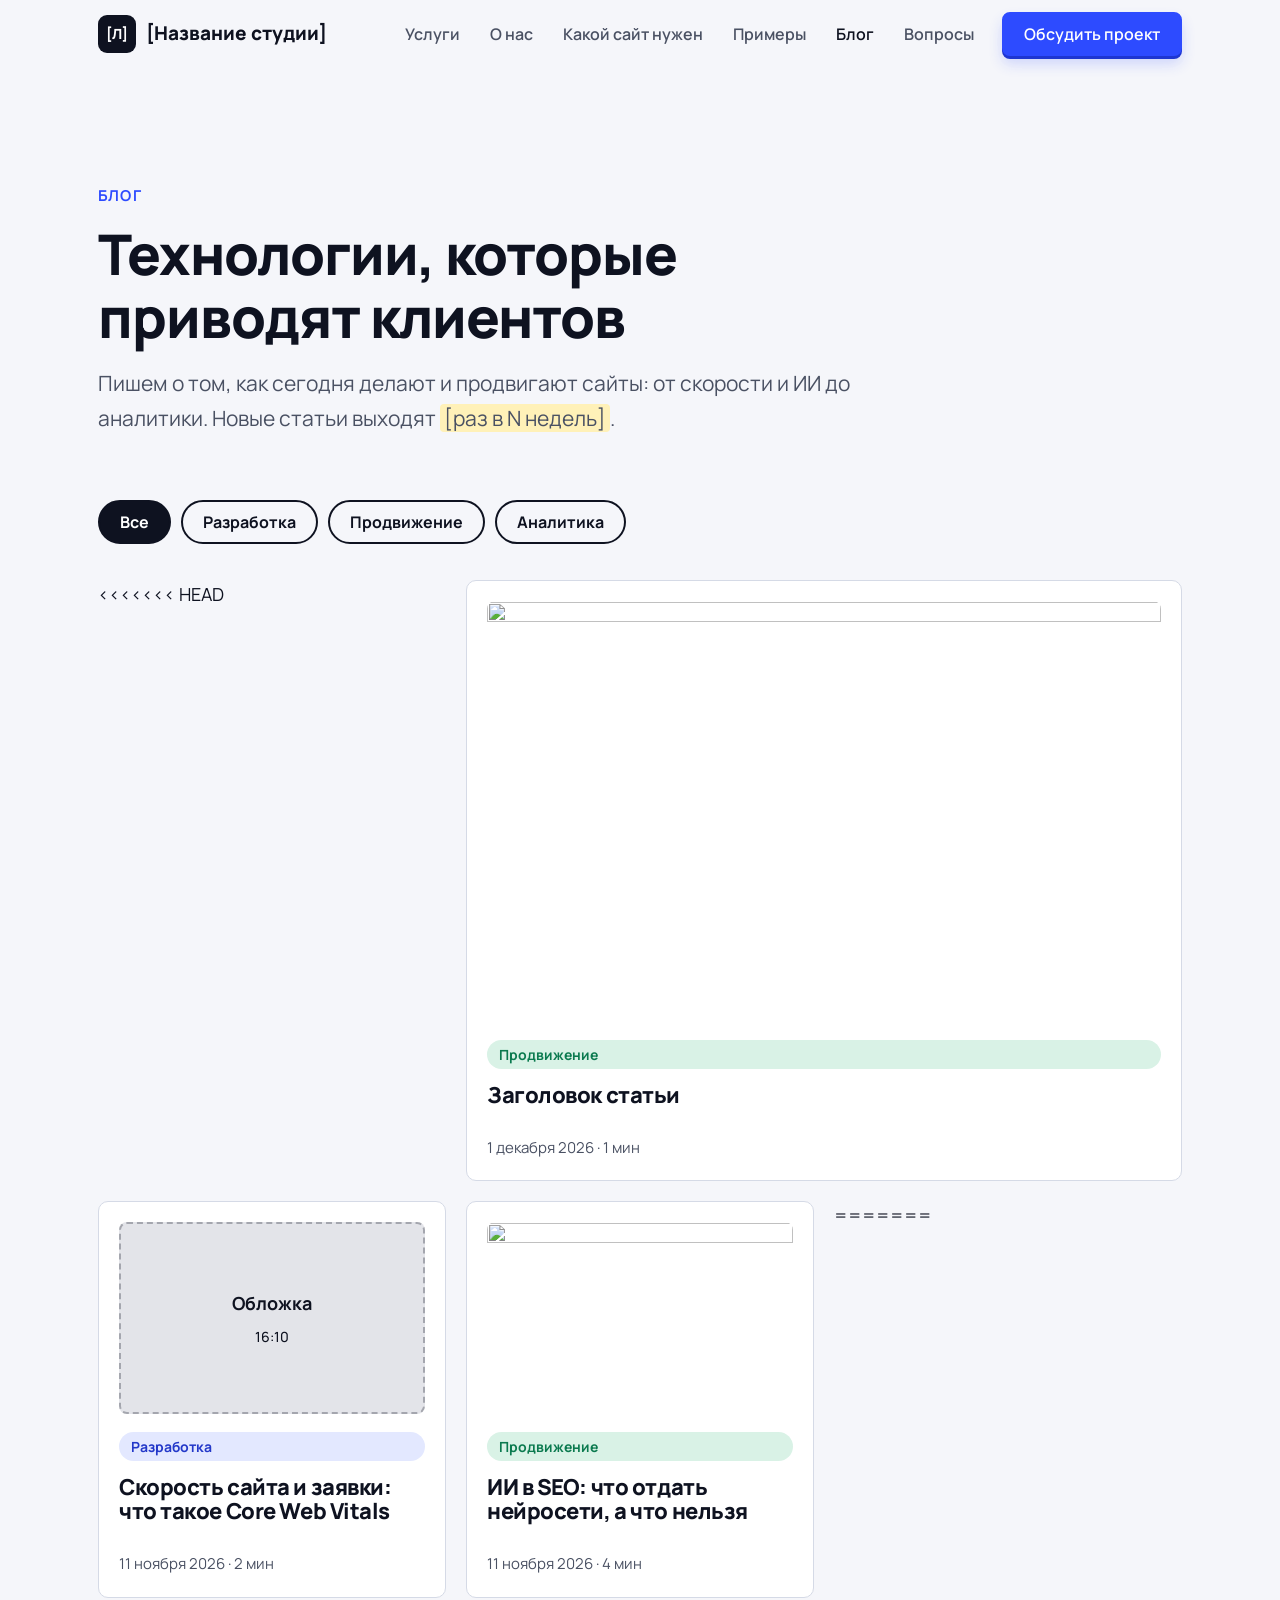
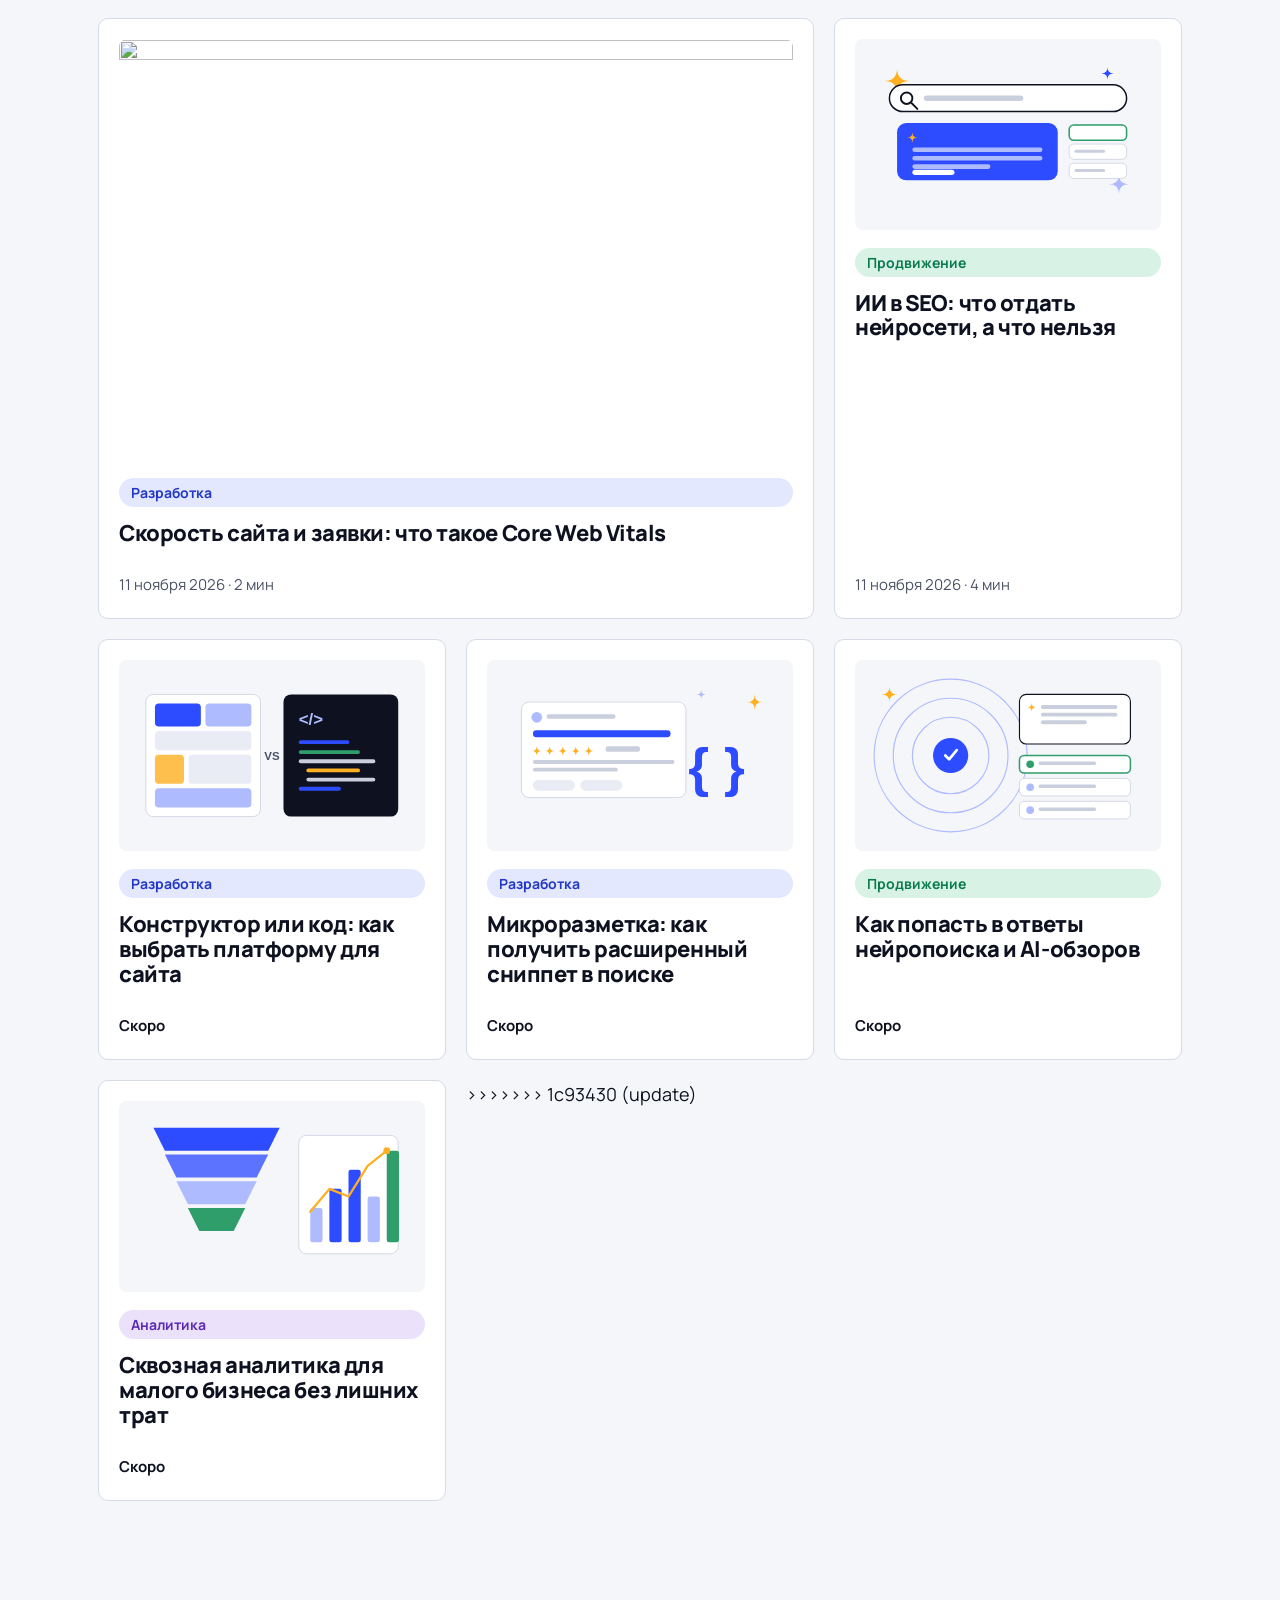
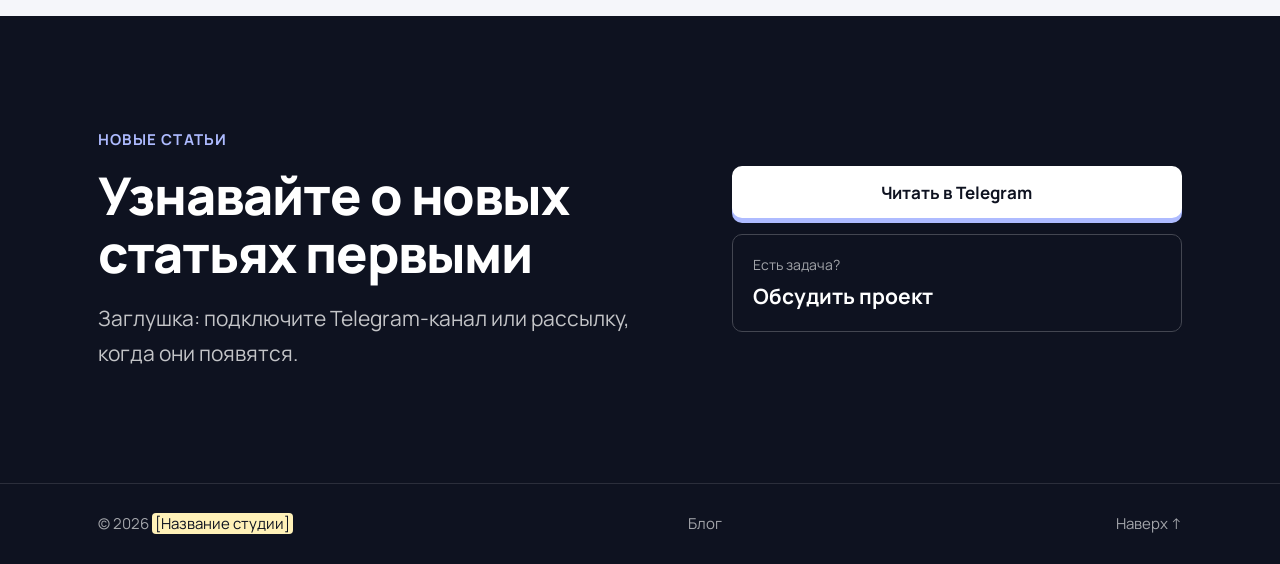
==== commit ceeeadaa: "update" ====
--- a/blog.html
+++ b/blog.html
@@ -54,9 +54,18 @@
     <div class="tabs" role="group" aria-label="Фильтр по темам"><button type="button" class="tab" aria-pressed="true" data-f="all">Все</button><button type="button" class="tab" aria-pressed="false" data-f="dev">Разработка</button><button type="button" class="tab" aria-pressed="false" data-f="seo">Продвижение</button><button type="button" class="tab" aria-pressed="false" data-f="an">Аналитика</button></div>
     <div class="posts posts--blog">
 <!-- POSTS-BLOG:START -->
+<<<<<<< HEAD
 <article class="post post--lead" data-cat="seo"><a class="post__a" href="blog/seo-dlya-magizana.html"><img class="post__cover" src="img/seo-magazin.jpg" alt="" loading="lazy"><span class="tag tag--seo">Продвижение</span><h3>Заголовок статьи</h3><p class="post__meta">1 декабря 2026 · 1 мин</p></a></article>
 <article class="post" data-cat="dev"><a class="post__a" href="blog/core-web-vitals.html"><div class="ph ph--shot" role="img" aria-label="Место для обложки"><span>Обложка<small>16:10</small></span></div><span class="tag tag--dev">Разработка</span><h3>Скорость сайта и заявки: что такое Core Web Vitals</h3><p class="post__meta">11 ноября 2026 · 2 мин</p></a></article>
 <article class="post" data-cat="seo"><a class="post__a" href="blog/li-v-seo.html"><img class="post__cover" src="img/ii-seo-cover.jpg" alt="" loading="lazy"><span class="tag tag--seo">Продвижение</span><h3>ИИ в SEO: что отдать нейросети, а что нельзя</h3><p class="post__meta">11 ноября 2026 · 4 мин</p></a></article>
+=======
+<article class="post post--lead" data-cat="dev"><a class="post__a" href="blog/core-web-vitals.html"><img class="post__cover" src="img/core-web-vitals-cover.svg" alt="" loading="lazy"><span class="tag tag--dev">Разработка</span><h3>Скорость сайта и заявки: что такое Core Web Vitals</h3><p class="post__meta">11 ноября 2026 · 2 мин</p></a></article>
+<article class="post" data-cat="seo"><a class="post__a" href="blog/ii-v-seo.html"><img class="post__cover" src="img/ii-seo-cover.svg" alt="" loading="lazy"><span class="tag tag--seo">Продвижение</span><h3>ИИ в SEO: что отдать нейросети, а что нельзя</h3><p class="post__meta">11 ноября 2026 · 4 мин</p></a></article>
+<article class="post" data-cat="dev"><div class="post__a"><img class="post__cover" src="img/konstruktor-ili-kod-cover.svg" alt="" loading="lazy"><span class="tag tag--dev">Разработка</span><h3>Конструктор или код: как выбрать платформу для сайта</h3><p class="post__meta"><b>Скоро</b></p></div></article>
+<article class="post" data-cat="dev"><div class="post__a"><img class="post__cover" src="img/mikrorazmetka-cover.svg" alt="" loading="lazy"><span class="tag tag--dev">Разработка</span><h3>Микроразметка: как получить расширенный сниппет в поиске</h3><p class="post__meta"><b>Скоро</b></p></div></article>
+<article class="post" data-cat="seo"><div class="post__a"><img class="post__cover" src="img/neiropoisk-cover.svg" alt="" loading="lazy"><span class="tag tag--seo">Продвижение</span><h3>Как попасть в ответы нейропоиска и AI-обзоров</h3><p class="post__meta"><b>Скоро</b></p></div></article>
+<article class="post" data-cat="an"><div class="post__a"><img class="post__cover" src="img/skvoznaya-analitika-cover.svg" alt="" loading="lazy"><span class="tag tag--both">Аналитика</span><h3>Сквозная аналитика для малого бизнеса без лишних трат</h3><p class="post__meta"><b>Скоро</b></p></div></article>
+>>>>>>> 1c93430 (update)
 <!-- POSTS-BLOG:END -->
     </div>
     <p class="empty" hidden>В этой теме пока нет статей. Загляните в другую.</p>
--- a/style.css
+++ b/style.css
@@ -414,4 +414,10 @@
 @media (max-width:820px) and (max-height:560px){
   .nav a:not(.btn){min-height:52px;font-size:19px}
   .nav .nav__cta{margin-top:16px}
-}+}
+
+/* Иллюстрации-заглушки */
+.ph-img{display:block;width:100%;height:auto;border-radius:var(--radius);border:1px solid var(--line);background:var(--card)}
+.ph-img--portrait{aspect-ratio:4/5;object-fit:cover}
+.work .ph-img{margin-bottom:18px;transition:transform .3s var(--ease)}
+@media (hover:hover){.work__link:hover .ph-img{transform:translateY(-6px)}}
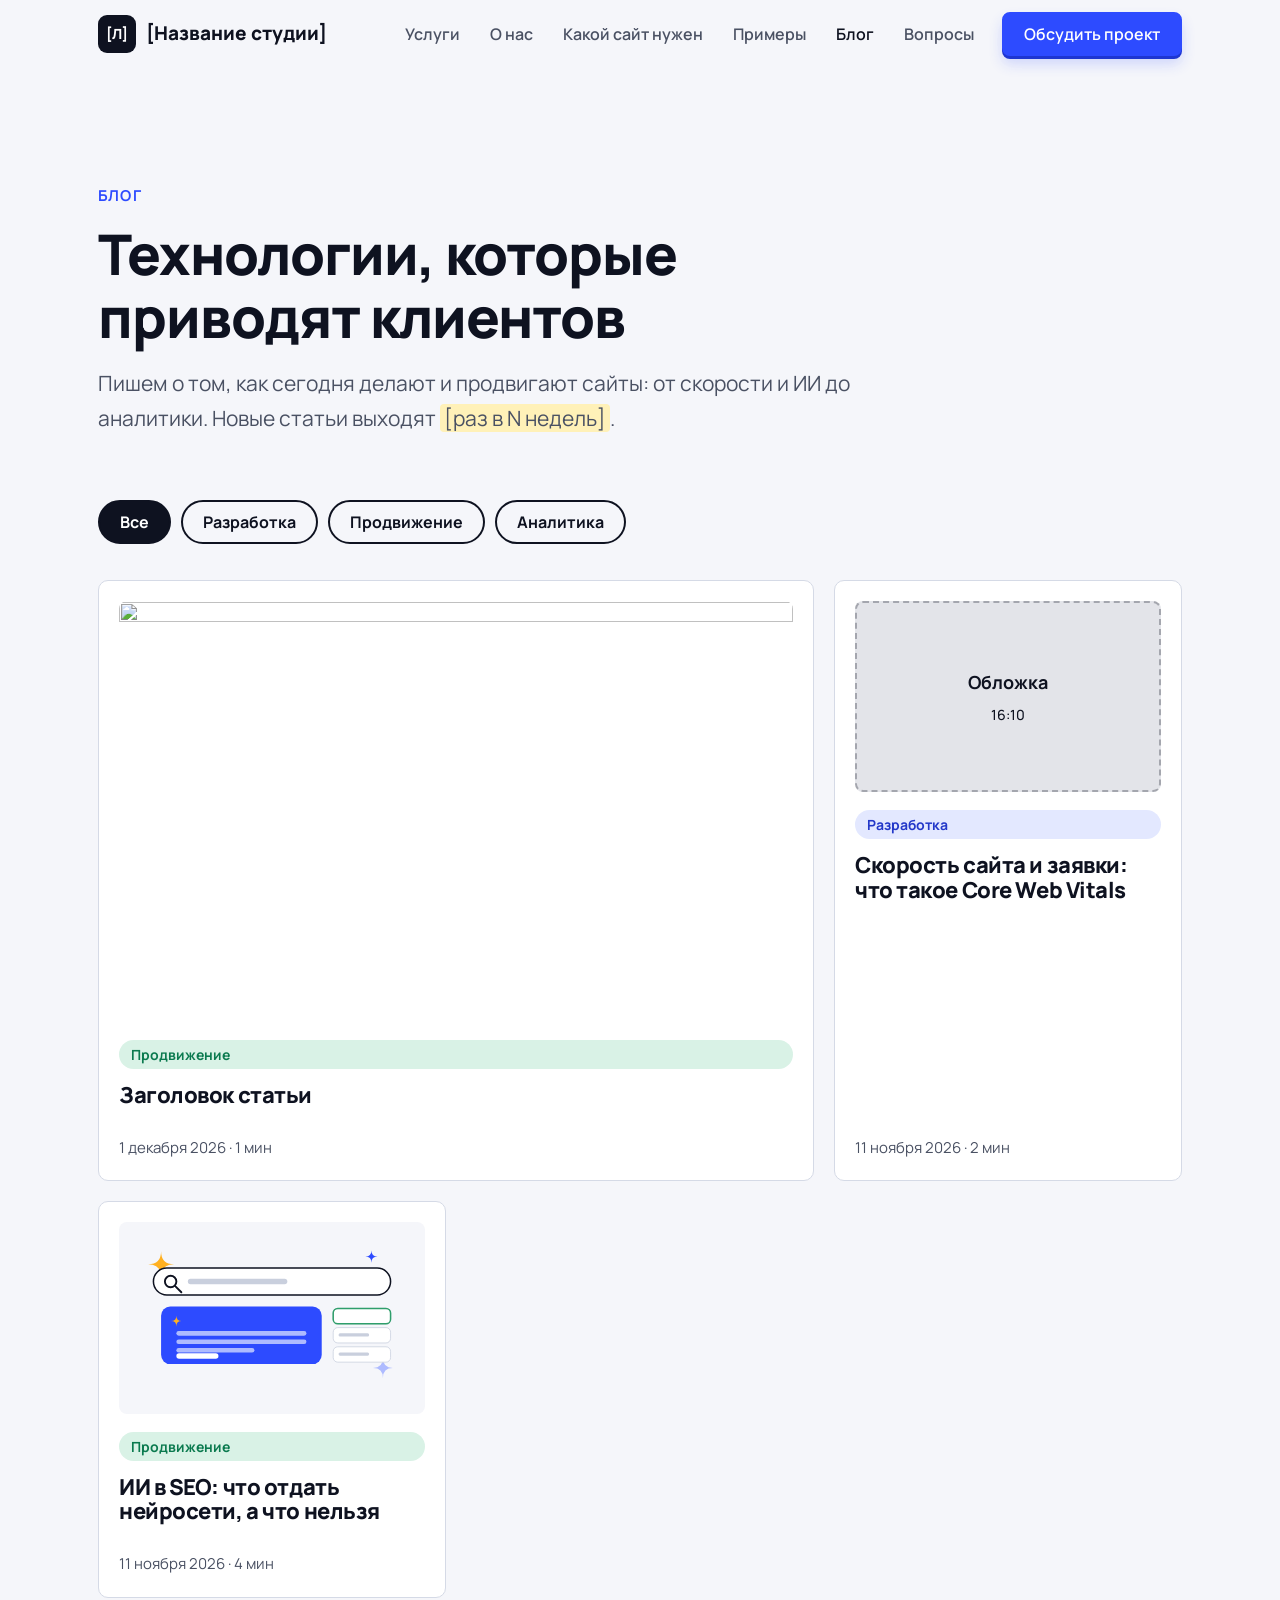
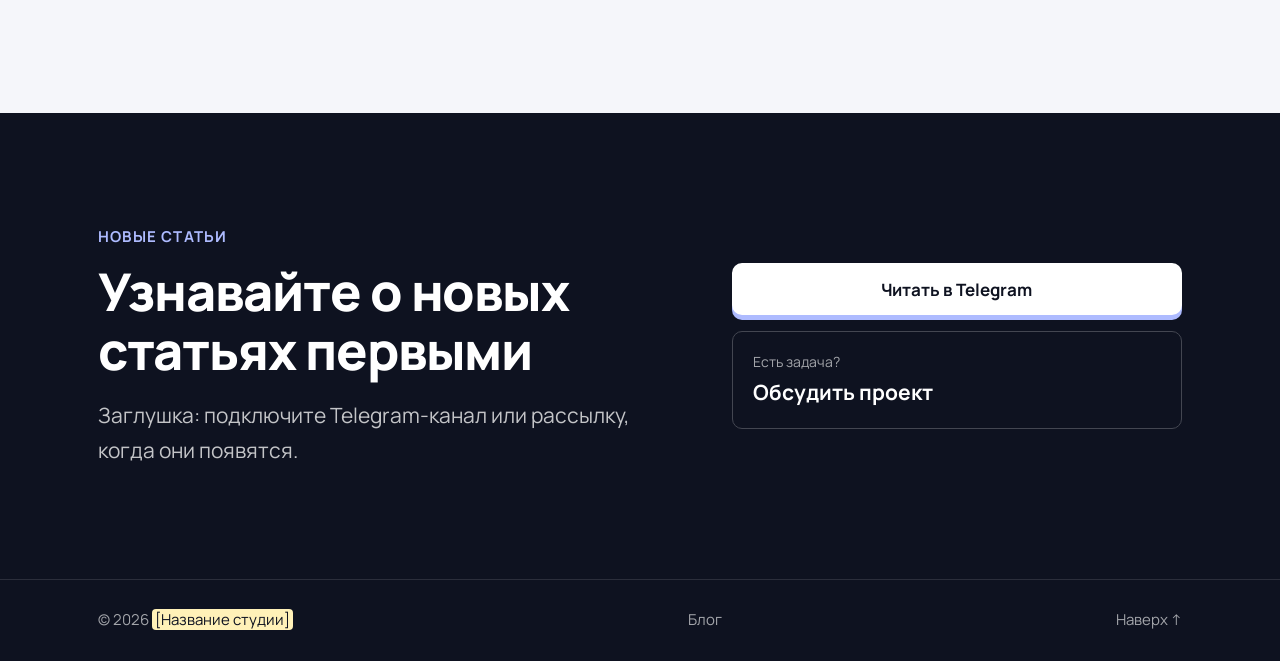
==== commit 2ec1ffb6: "Пересборка блога" ====
--- a/blog.html
+++ b/blog.html
@@ -54,18 +54,9 @@
     <div class="tabs" role="group" aria-label="Фильтр по темам"><button type="button" class="tab" aria-pressed="true" data-f="all">Все</button><button type="button" class="tab" aria-pressed="false" data-f="dev">Разработка</button><button type="button" class="tab" aria-pressed="false" data-f="seo">Продвижение</button><button type="button" class="tab" aria-pressed="false" data-f="an">Аналитика</button></div>
     <div class="posts posts--blog">
 <!-- POSTS-BLOG:START -->
-<<<<<<< HEAD
 <article class="post post--lead" data-cat="seo"><a class="post__a" href="blog/seo-dlya-magizana.html"><img class="post__cover" src="img/seo-magazin.jpg" alt="" loading="lazy"><span class="tag tag--seo">Продвижение</span><h3>Заголовок статьи</h3><p class="post__meta">1 декабря 2026 · 1 мин</p></a></article>
 <article class="post" data-cat="dev"><a class="post__a" href="blog/core-web-vitals.html"><div class="ph ph--shot" role="img" aria-label="Место для обложки"><span>Обложка<small>16:10</small></span></div><span class="tag tag--dev">Разработка</span><h3>Скорость сайта и заявки: что такое Core Web Vitals</h3><p class="post__meta">11 ноября 2026 · 2 мин</p></a></article>
-<article class="post" data-cat="seo"><a class="post__a" href="blog/li-v-seo.html"><img class="post__cover" src="img/ii-seo-cover.jpg" alt="" loading="lazy"><span class="tag tag--seo">Продвижение</span><h3>ИИ в SEO: что отдать нейросети, а что нельзя</h3><p class="post__meta">11 ноября 2026 · 4 мин</p></a></article>
-=======
-<article class="post post--lead" data-cat="dev"><a class="post__a" href="blog/core-web-vitals.html"><img class="post__cover" src="img/core-web-vitals-cover.svg" alt="" loading="lazy"><span class="tag tag--dev">Разработка</span><h3>Скорость сайта и заявки: что такое Core Web Vitals</h3><p class="post__meta">11 ноября 2026 · 2 мин</p></a></article>
-<article class="post" data-cat="seo"><a class="post__a" href="blog/ii-v-seo.html"><img class="post__cover" src="img/ii-seo-cover.svg" alt="" loading="lazy"><span class="tag tag--seo">Продвижение</span><h3>ИИ в SEO: что отдать нейросети, а что нельзя</h3><p class="post__meta">11 ноября 2026 · 4 мин</p></a></article>
-<article class="post" data-cat="dev"><div class="post__a"><img class="post__cover" src="img/konstruktor-ili-kod-cover.svg" alt="" loading="lazy"><span class="tag tag--dev">Разработка</span><h3>Конструктор или код: как выбрать платформу для сайта</h3><p class="post__meta"><b>Скоро</b></p></div></article>
-<article class="post" data-cat="dev"><div class="post__a"><img class="post__cover" src="img/mikrorazmetka-cover.svg" alt="" loading="lazy"><span class="tag tag--dev">Разработка</span><h3>Микроразметка: как получить расширенный сниппет в поиске</h3><p class="post__meta"><b>Скоро</b></p></div></article>
-<article class="post" data-cat="seo"><div class="post__a"><img class="post__cover" src="img/neiropoisk-cover.svg" alt="" loading="lazy"><span class="tag tag--seo">Продвижение</span><h3>Как попасть в ответы нейропоиска и AI-обзоров</h3><p class="post__meta"><b>Скоро</b></p></div></article>
-<article class="post" data-cat="an"><div class="post__a"><img class="post__cover" src="img/skvoznaya-analitika-cover.svg" alt="" loading="lazy"><span class="tag tag--both">Аналитика</span><h3>Сквозная аналитика для малого бизнеса без лишних трат</h3><p class="post__meta"><b>Скоро</b></p></div></article>
->>>>>>> 1c93430 (update)
+<article class="post" data-cat="seo"><a class="post__a" href="blog/li-v-seo.html"><img class="post__cover" src="img/ii-seo-cover.svg" alt="" loading="lazy"><span class="tag tag--seo">Продвижение</span><h3>ИИ в SEO: что отдать нейросети, а что нельзя</h3><p class="post__meta">11 ноября 2026 · 4 мин</p></a></article>
 <!-- POSTS-BLOG:END -->
     </div>
     <p class="empty" hidden>В этой теме пока нет статей. Загляните в другую.</p>
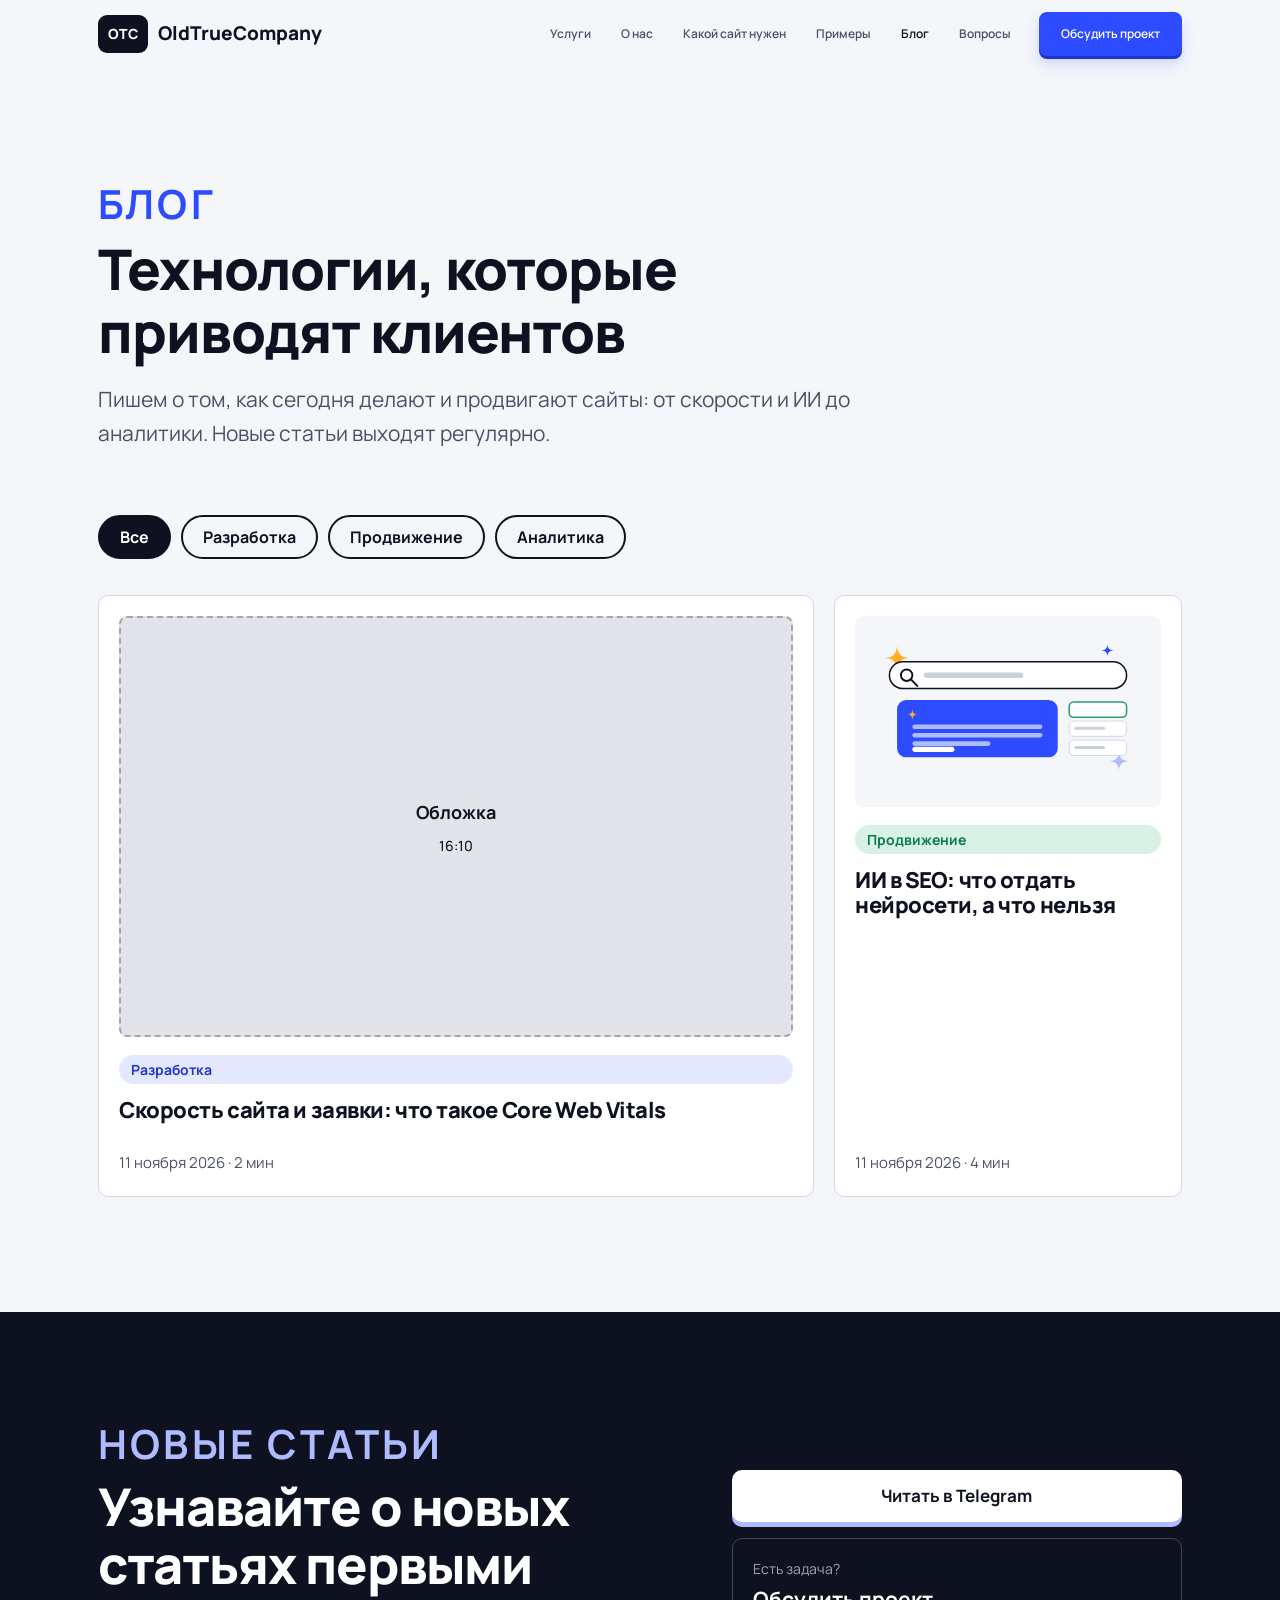
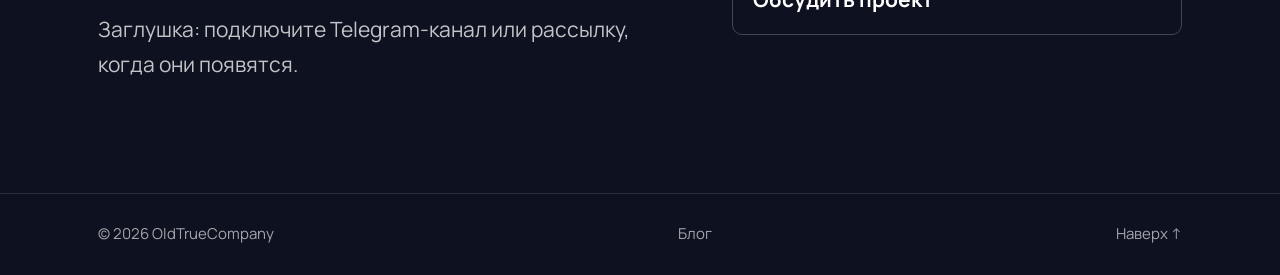
==== commit 32728263: "Доработка сайта: заявки в Telegram, новый блок сравнения, примеры-концепты, этапы работы - Форма зая" ====
--- a/blog.html
+++ b/blog.html
@@ -3,11 +3,11 @@
 <head>
 <meta charset="utf-8">
 <meta name="viewport" content="width=device-width, initial-scale=1">
-<title>Блог: технологии сайтов и продвижения | [Название студии]</title>
+<title>Блог: технологии сайтов и продвижения | OldTrueCompany</title>
 <meta name="description" content="Статьи о современных технологиях в создании и продвижении сайтов: скорость, SEO, ИИ, аналитика.">
 <meta name="theme-color" content="#F5F6FA">
 <meta property="og:type" content="website">
-<meta property="og:title" content="[Название студии]: коммерческие сайты и их продвижение">
+<meta property="og:title" content="OldTrueCompany: коммерческие сайты и их продвижение">
 <meta property="og:description" content="Разрабатываем сайты, которые приводят клиентов, и продвигаем их в поиске.">
 <!-- Когда загрузите превью-картинку 1200×630, раскомментируйте и впишите свой адрес:
 <meta property="og:image" content="https://ВАШ-ЛОГИН.github.io/ИМЯ-РЕПОЗИТОРИЯ/img/og.jpg"> -->
@@ -24,9 +24,9 @@
 
 <header class="header" id="top">
   <div class="wrap header__in">
-    <a class="logo" href="index.html" aria-label="[Название студии], на главную">
-      <span class="logo__mark" aria-hidden="true">[Л]</span>
-      <span class="logo__text">[Название студии]</span>
+    <a class="logo" href="index.html" aria-label="OldTrueCompany, на главную">
+      <span class="logo__mark" aria-hidden="true">OTC</span>
+      <span class="logo__text">OldTrueCompany</span>
     </a>
     <nav class="nav" id="nav" aria-label="Разделы сайта">
       <a href="index.html#services">Услуги</a>
@@ -49,13 +49,12 @@
     <header class="section__head">
       <p class="eyebrow">Блог</p>
       <h1>Технологии, которые приводят клиентов</h1>
-      <p class="lead">Пишем о том, как сегодня делают и продвигают сайты: от скорости и ИИ до аналитики. Новые статьи выходят <span class="todo">[раз в N недель]</span>.</p>
+      <p class="lead">Пишем о том, как сегодня делают и продвигают сайты: от скорости и ИИ до аналитики. Новые статьи выходят регулярно.</p>
     </header>
     <div class="tabs" role="group" aria-label="Фильтр по темам"><button type="button" class="tab" aria-pressed="true" data-f="all">Все</button><button type="button" class="tab" aria-pressed="false" data-f="dev">Разработка</button><button type="button" class="tab" aria-pressed="false" data-f="seo">Продвижение</button><button type="button" class="tab" aria-pressed="false" data-f="an">Аналитика</button></div>
     <div class="posts posts--blog">
 <!-- POSTS-BLOG:START -->
-<article class="post post--lead" data-cat="seo"><a class="post__a" href="blog/seo-dlya-magizana.html"><img class="post__cover" src="img/seo-magazin.jpg" alt="" loading="lazy"><span class="tag tag--seo">Продвижение</span><h3>Заголовок статьи</h3><p class="post__meta">1 декабря 2026 · 1 мин</p></a></article>
-<article class="post" data-cat="dev"><a class="post__a" href="blog/core-web-vitals.html"><div class="ph ph--shot" role="img" aria-label="Место для обложки"><span>Обложка<small>16:10</small></span></div><span class="tag tag--dev">Разработка</span><h3>Скорость сайта и заявки: что такое Core Web Vitals</h3><p class="post__meta">11 ноября 2026 · 2 мин</p></a></article>
+<article class="post post--lead" data-cat="dev"><a class="post__a" href="blog/core-web-vitals.html"><div class="ph ph--shot" role="img" aria-label="Место для обложки"><span>Обложка<small>16:10</small></span></div><span class="tag tag--dev">Разработка</span><h3>Скорость сайта и заявки: что такое Core Web Vitals</h3><p class="post__meta">11 ноября 2026 · 2 мин</p></a></article>
 <article class="post" data-cat="seo"><a class="post__a" href="blog/li-v-seo.html"><img class="post__cover" src="img/ii-seo-cover.svg" alt="" loading="lazy"><span class="tag tag--seo">Продвижение</span><h3>ИИ в SEO: что отдать нейросети, а что нельзя</h3><p class="post__meta">11 ноября 2026 · 4 мин</p></a></article>
 <!-- POSTS-BLOG:END -->
     </div>
@@ -80,7 +79,7 @@
 
 <footer class="footer">
   <div class="wrap footer__in">
-    <p>© <span id="year">2026</span> <span class="todo">[Название студии]</span></p>
+    <p>© <span id="year">2026</span> OldTrueCompany</p>
     <a href="blog.html">Блог</a>
     <a href="#top">Наверх ↑</a>
   </div>
--- a/style.css
+++ b/style.css
@@ -7,7 +7,7 @@
   --ink:#0E1220; --muted:#4A5163;
   --accent:#2D4BFF; --accent-dark:#1E36D1; --accent-soft:#AEBBFF;
   --dev:#2338C9; --dev-bg:#E3E8FF; --seo:#0B7A4F; --seo-bg:#D9F2E6; --both:#5B2CB3; --both-bg:#EBE1FB;
-  --todo:#FFF1B8;
+  --todo:#ffffff;
 }
 :root[data-palette="forest"]{
   --bg:#F3F5F0; --bg-alt:#E5EADF; --line:#D2D9C9; --ink:#14201A; --muted:#4A5750;
@@ -56,7 +56,7 @@
 .btn--sm{min-height:44px;padding:0 20px;font-size:16px}
 .btn--light{background:#fff;color:var(--ink);border-color:#fff}
 .btn--light:hover{background:var(--bg-alt);border-color:var(--bg-alt)}
-.eyebrow{margin-bottom:14px;font-size:15px;font-weight:700;letter-spacing:.08em;text-transform:uppercase;color:var(--accent)}
+.eyebrow{margin-bottom:14px;font:700 40px/1 var(--font);letter-spacing:.08em;text-transform:uppercase;color:var(--accent)}
 .eyebrow--light{color:var(--accent-soft)}
 .tag{display:inline-block;margin-bottom:14px;padding:4px 12px;border-radius:999px;font-size:14px;font-weight:700;line-height:1.5;background:var(--dev-bg);color:var(--dev)}
 .tag--seo{background:var(--seo-bg);color:var(--seo)}
@@ -68,9 +68,20 @@
 .header.is-stuck{border-color:var(--line)}
 .header__in{display:flex;align-items:center;justify-content:space-between;gap:24px;height:68px}
 .logo{display:flex;align-items:center;gap:10px;text-decoration:none;font-weight:800;font-size:19px}
-.logo__mark{display:grid;place-items:center;width:38px;height:38px;border-radius:9px;background:var(--ink);color:#fff;font-size:14px}
+.logo__mark {
+  display: grid;
+  place-items: center;
+  width: auto;             /* Разрешаем блоку растягиваться под длину текста */
+  min-width: 38px;         /* Минимальная ширина, чтобы не терять форму квадрата при коротком тексте */
+  padding: 0 10px;         /* Добавляем отступы слева и справа, чтобы текст не прилипал к краям */
+  height: 38px;            /* Оставляем высоту прежней */
+  border-radius: 9px;
+  background: var(--ink);
+  color: #fff;
+  font-size: 14px;
+}
 .nav{display:flex;align-items:center;gap:6px}
-.nav a{padding:10px 12px;font-size:16px;font-weight:600;text-decoration:none;color:var(--muted);border-radius:8px}
+.nav a{padding:10px 12px;font:12px/1 var(--font);font-weight:600;text-decoration:none;color:var(--muted);border-radius:8px}
 .nav a:hover{color:var(--ink)}
 .nav .nav__cta{margin-left:10px;color:#fff;padding:0 20px}
 .nav .nav__cta:hover{color:#fff}
@@ -102,10 +113,27 @@
 .card{display:flex;flex-direction:column;padding:28px;background:var(--card);border:1px solid var(--line);border-radius:var(--radius);transition:transform .25s,box-shadow .25s}
 .card h3{font-size:23px;margin-bottom:10px}
 .card p{color:var(--muted)}
-.card__price{margin-top:auto!important;padding-top:20px;color:var(--ink)!important;font-weight:700}
-.card__price.todo{align-self:flex-start;margin-top:auto}
+.card__price {
+    display: flex;
+    flex-direction: column; /* Ставит элементы друг под другом */
+    align-items: flex-end; /* Прижимает текст цены и приписку к правому краю */
+    width: max-content;
+    align-self: flex-end; /* Прижимает весь блок к правой стороне карточки */
+    font-size: 30px;
+    margin-top: auto!important;
+    padding-top: 20px;
+    color: var(--ink)!important;
+    font-weight: 1000;
+}
+
+.period {
+    font-size: 16px;
+    color: var(--muted);
+    font-weight: 400;
+    margin-top: 2px; /* Небольшой отступ вниз от цифр */
+}
+
 @media (hover:hover){.card:hover{transform:translateY(-4px);box-shadow:0 14px 30px rgba(21,23,28,.08)}}
-
 /* О нас */
 .people{display:grid;grid-template-columns:repeat(2,minmax(0,1fr));gap:28px}
 .person{display:grid;grid-template-columns:minmax(0,.9fr) minmax(0,1.1fr);gap:24px;align-items:start;padding:20px;background:var(--card);border-radius:var(--radius);border:1px solid var(--line)}
@@ -115,6 +143,19 @@
 .facts li{padding-top:18px;border-top:2px solid var(--ink)}
 .facts b{display:block;margin-bottom:6px;font-size:20px}
 .facts span{color:var(--muted)}
+@media (max-width: 768px) {
+  .person {
+    /* Меняем 80px на 50px (или любое другое значение, например 40px) */
+    grid-template-columns: 50px 1fr; 
+    gap: 12px; /* Слегка уменьшаем отступ между фото и текстом для компактности */
+  }
+
+  /* Гарантируем, что картинка сожмется под размер своей новой узкой колонки */
+  .person .ph-img {
+    width: 100%;
+    height: auto;
+  }
+}
 
 /* Заглушки под фото */
 .ph{display:flex;align-items:center;justify-content:center;padding:20px;text-align:center;background:color-mix(in srgb,var(--ink) 8%,var(--bg));border:2px dashed color-mix(in srgb,var(--ink) 35%,var(--bg));border-radius:8px;color:var(--ink)}
@@ -133,30 +174,73 @@
 .mock__bar i{width:10px;height:10px;border-radius:50%;background:color-mix(in srgb,var(--ink) 25%,var(--bg))}
 .mock__bar span{margin-left:10px;flex:1;min-width:0;padding:3px 12px;border-radius:999px;background:#fff;font-size:12px;color:var(--muted);white-space:nowrap;overflow:hidden;text-overflow:ellipsis}
 .mock__body{padding:18px;min-height:300px}
-.mock--bad .mock__body{background:linear-gradient(135deg,#ffe600 0,#ff6ec7 50%,#00e0ff 100%);font-family:'Comic Sans MS','Comic Sans',cursive}
-.bad-ticker{padding:4px;background:#d00;color:#ff0;font-size:11px;font-weight:700;text-align:center;overflow:hidden;white-space:nowrap}
-.bad-title{margin:10px 0 6px;color:#00f;font-size:20px;font-weight:700;text-decoration:underline;text-align:center;line-height:1.2}
-.bad-text{margin:6px 0;color:#2b2b2b;font-size:10px;line-height:1.3}
-.bad-row{display:flex;gap:6px;margin:10px 0}
-.bad-row b{flex:1;padding:14px 4px;background:#0a0;color:#fff;font-size:10px;text-align:center;border:3px ridge #f0f}
-.mock--good .mock__body{font-family:var(--font);background:#fff}
-.good-nav{display:flex;align-items:center;gap:10px;padding-bottom:14px;border-bottom:1px solid var(--line);font-size:13px}
-.good-nav span{width:36px;height:6px;border-radius:3px;background:var(--line)}
-.good-nav b{margin-right:auto}
-.good-nav em{padding:6px 12px;border-radius:6px;background:var(--accent);color:#fff;font-style:normal;font-weight:700;font-size:12px}
-.good-title{margin:24px 0 8px;font-size:26px;font-weight:800;line-height:1.15;letter-spacing:-.02em}
-.good-text{margin-bottom:18px;color:var(--muted);font-size:15px;line-height:1.5}
-.good-btn{display:inline-block;padding:12px 20px;border-radius:8px;background:var(--accent);color:#fff;font-size:15px;font-weight:700}
-.good-row{display:grid;grid-template-columns:repeat(3,1fr);gap:8px;margin-top:26px}
-.good-row b{padding:12px 8px;border-radius:8px;background:var(--bg-alt);font-size:12px;line-height:1.3;text-align:center}
 .checks{margin-top:22px;display:grid;gap:12px}
 .checks li{position:relative;padding-left:34px}
 .checks li::before{position:absolute;left:0;top:2px;width:24px;height:24px;border-radius:50%;display:grid;place-items:center;font-size:14px;font-weight:800;line-height:1;color:#fff}
-.checks--bad li::before{content:"✕";background:#B3261E}
-.checks--good li::before{content:"✓";background:var(--seo)}
+.checks{counter-reset:chk;list-style:none;padding-left:0}
+.checks li{counter-increment:chk}
+.checks li::before{content:counter(chk)}
+.checks--bad li::before{background:#B3261E}
+.checks--good li::before{background:var(--seo)}
+.checks b{font-weight:800}
 
 /* Примеры */
-.works{display:grid;grid-template-columns:repeat(3,minmax(0,1fr));gap:28px}
+/* Убираем старый Grid и ставим стили слайдера */
+.slider-wrapper {
+  position: relative;
+  overflow: hidden;
+  padding: 0 40px;
+}
+
+.slider-track {
+  display: flex; /* Выстраиваем проекты в ряд */
+  transition: transform 0.4s ease-in-out;
+  width: 100%;
+}
+
+/* Жестко фиксируем ширину каждого слайда, запрещая сжатие */
+.work {
+    flex: 0 0 100%;
+    box-sizing: border-box;
+    padding: 0 20px;
+}
+
+/* Заставляем SVG-файл раскрыться по ширине контейнера */
+.work .ph-img {
+    width: 100%;
+    height: auto;
+    min-height: 250px; /* Базовая страховка высоты для SVG */
+    object-fit: contain; /* Сохраняет пропорции векторной графики, не обрезая края */
+    display: block;
+    margin-bottom: 18px;
+}
+
+/* Стили кнопок */
+.slider-btn {
+  position: absolute;
+  top: 50%;
+  transform: translateY(-50%);
+  background-color: var(--accent);
+  color: white;
+  border: none;
+  width: 40px;
+  height: 40px;
+  border-radius: 50%;
+  font-size: 20px;
+  cursor: pointer;
+  z-index: 10;
+  display: flex;
+  align-items: center;
+  justify-content: center;
+  transition: background-color 0.2s;
+}
+
+.slider-btn:hover {
+  background-color: var(--ink);
+}
+
+.prev-btn { left: 0; }
+.next-btn { right: 0; }
 .work__link{display:block;text-decoration:none}
 .work .ph{margin-bottom:18px;transition:transform .3s}
 .work h3{font-size:22px;margin-bottom:4px}
@@ -187,7 +271,24 @@
 .contact__a:hover{border-color:#fff}
 .contact__a span{font-size:14px;color:color-mix(in srgb,#fff 62%,var(--ink))}
 .contact__a b{font-size:21px}
-.contact .todo{color:var(--ink)}
+.contact .todo{color:var(--ink); margin-bottom: 5px;}
+/* Стили для отдельных номеров */
+.contact__a a {
+  text-decoration: none;
+  color: inherit;
+  width: 220px; /* Задаем одинаковую жесткую ширину для обеих кнопок */
+  transition: opacity 0.2s;
+}
+
+/* Заставляем белый фон растянуться на всю ширину ссылки */
+.contact__a a b.todo {
+  display: block;
+  text-align: center; /* Выравниваем сам номер по центру плашки */
+}
+
+.contact__a a:hover {
+  opacity: 0.7;
+}
 
 .footer{padding:28px 0;background:var(--ink);border-top:1px solid color-mix(in srgb,#fff 12%,var(--ink));color:color-mix(in srgb,#fff 62%,var(--ink));font-size:15px}
 .footer__in{display:flex;justify-content:space-between;gap:16px;flex-wrap:wrap}
@@ -232,9 +333,6 @@
 @media (hover:hover){.btn:hover{transform:translateY(-2px);box-shadow:0 10px 22px color-mix(in srgb,var(--accent) 30%,transparent)}.btn--ghost:hover,.btn--light:hover{box-shadow:none}}
 
 /* Макеты «плохой / хороший» */
-.bad-ticker{white-space:nowrap;overflow:hidden}
-.bad-ticker span{display:inline-block;padding-left:0;animation:ticker 9s linear infinite}
-.is-in .good-btn{animation:pulse 2.4s 1.2s ease-out 3}
 .checks li{transition:transform .3s var(--ease)}
 @media (hover:hover){.checks li:hover{transform:translateX(4px)}}
 
@@ -283,7 +381,6 @@
   .stats span{font-size:15px}
   .qa summary{font-size:18px;padding-right:44px}
   .mock__body{min-height:0}
-  .good-title{font-size:22px}
   .logo__text{font-size:17px}
 }
 
@@ -298,8 +395,6 @@
 .tab:hover{transform:translateY(-2px)}
 .tab[aria-pressed="true"]{background:var(--ink);color:#fff}
 .tab.todo{border-style:dashed}
-.compare .mock__body{transition:opacity .18s}
-.compare.is-swap .mock__body{opacity:0}
 
 /* ===== Дополнения: блог ===== */
 .posts{display:grid;grid-template-columns:repeat(3,minmax(0,1fr));gap:20px}
@@ -420,4 +515,220 @@
 .ph-img{display:block;width:100%;height:auto;border-radius:var(--radius);border:1px solid var(--line);background:var(--card)}
 .ph-img--portrait{aspect-ratio:4/5;object-fit:cover}
 .work .ph-img{margin-bottom:18px;transition:transform .3s var(--ease)}
-@media (hover:hover){.work__link:hover .ph-img{transform:translateY(-6px)}}+@media (hover:hover){.work__link:hover .ph-img{transform:translateY(-6px)}}
+
+
+/* ===== Всплывающее окно (Модалка) ===== */
+.modal-overlay {
+  position: fixed;
+  top: 0;
+  left: 0;
+  right: 0;
+  bottom: 0;
+  background: rgba(14, 18, 32, 0.6); /* Темный полупрозрачный фон */
+  backdrop-filter: blur(4px);
+  z-index: 1000;
+  display: flex;
+  align-items: center;
+  justify-content: center;
+  opacity: 0;
+  visibility: hidden;
+  transition: opacity 0.3s ease, visibility 0.3s ease;
+  padding: 20px;
+}
+
+/* Класс, который JS будет добавлять для показа окна */
+.modal-overlay.is-open {
+  opacity: 1;
+  visibility: visible;
+}
+
+.modal-content {
+  background: var(--card);
+  width: 100%;
+  max-width: 440px;
+  padding: 40px;
+  border-radius: var(--radius);
+  position: relative;
+  transform: translateY(20px);
+  transition: transform 0.3s ease;
+  box-shadow: 0 20px 40px rgba(0, 0, 0, 0.2);
+  color: var(--ink); /* Чтобы текст на черном сайте был виден внутри белой формы */
+}
+
+.modal-overlay.is-open .modal-content {
+  transform: translateY(0);
+}
+
+.modal-close {
+  position: absolute;
+  top: 16px;
+  right: 16px;
+  background: transparent;
+  border: none;
+  font-size: 28px;
+  line-height: 1;
+  color: var(--muted);
+  cursor: pointer;
+  transition: color 0.2s;
+}
+
+.modal-close:hover {
+  color: var(--accent);
+}
+
+.modal-title {
+  font-size: 26px;
+  margin-bottom: 10px;
+}
+
+.modal-subtitle {
+  color: var(--muted);
+  margin-bottom: 24px;
+  font-size: 15px;
+}
+
+.modal-form {
+  display: flex;
+  flex-direction: column;
+  gap: 16px;
+}
+
+.form-group {
+  display: flex;
+  flex-direction: column;
+  gap: 6px;
+}
+
+.form-group label {
+  font-size: 14px;
+  font-weight: 700;
+  color: var(--muted);
+}
+
+.form-group input {
+  padding: 14px 16px;
+  border: 1px solid var(--line);
+  border-radius: 8px;
+  font-family: var(--font);
+  font-size: 16px;
+  outline: none;
+  transition: border-color 0.2s;
+}
+
+.form-group input:focus {
+  border-color: var(--accent);
+}
+
+.modal-submit {
+  margin-top: 10px;
+  width: 100%;
+}
+/* ===== «Какой сайт нужен»: макеты ===== */
+.mock{container-type:inline-size}
+.mock__body{position:relative;padding:0;min-height:0}
+.pin{display:inline-grid;vertical-align:middle;flex:none;width:18px;height:18px;margin:0 4px;font-size:11px!important;text-shadow:none;letter-spacing:0;text-transform:none;border-radius:50%;place-items:center;font-family:var(--font);font-weight:800;line-height:1;font-style:normal;color:#fff;box-shadow:0 0 0 2px #fff,0 2px 6px rgba(0,0,0,.25)}
+.pin--bad{background:#B3261E}
+.pin--good{background:var(--seo)}
+.is-in .pin{animation:pin-pop .5s var(--ease) both}
+@keyframes pin-pop{from{transform:scale(0)}to{transform:scale(1)}}
+
+/* Плохой сайт: правдоподобно устаревший */
+.mock--bad .mock__body{background:#e9e4d4;font-family:Tahoma,Verdana,Arial,sans-serif;color:#333;padding-bottom:10px}
+.b-top{display:flex;justify-content:space-between;gap:8px;padding:3px 8px;background:#5a3e1b;color:#f1d98a;font-size:8px;white-space:nowrap;overflow:hidden}
+.b-top span:first-child{overflow:hidden;text-overflow:ellipsis}
+.b-head{padding:8px;background:linear-gradient(#7a5a2b,#4a3410);border-bottom:3px double #c9a227}
+.b-logo{display:block;margin-bottom:6px;color:#ffd84a;font:italic 900 17px/1 'Times New Roman',serif;text-shadow:2px 2px 0 #8b0000;letter-spacing:.02em}
+.b-logo small{margin-left:6px;font-size:10px;color:#fff}
+.b-menu{display:flex;flex-wrap:wrap;gap:2px}
+.b-menu li{padding:2px 4px;background:#c9a227;color:#3b2a08;font-size:7.5px;font-weight:700;border:1px outset #ffe08a}
+.b-main{display:grid;grid-template-columns:minmax(0,1fr) 31%;gap:8px;padding:8px}
+.b-slide{position:relative;display:grid;place-items:center;height:72px;margin-bottom:7px;background:linear-gradient(135deg,#8fa3b8,#c5ced6 40%,#9aa9b5);border:2px solid #fff;outline:1px solid #999}
+.b-slide span{color:#fff;font:700 15px/1 'Times New Roman',serif;text-shadow:1px 1px 3px #000;letter-spacing:.04em}
+.b-slide em{position:absolute;bottom:3px;color:#fff;font-size:9px;font-style:normal;letter-spacing:2px}
+.b-text{font-size:8px;padding-bottom:44px;line-height:1.35;text-align:justify}
+.b-side{padding:6px;background:#fff8dc;border:1px dashed #b8860b;font-size:7.5px;line-height:1.35}
+.b-side b{display:block;margin-bottom:4px;padding:2px;background:#8b0000;color:#fff;text-align:center;font-size:8px}
+.b-side p{margin-bottom:4px;color:#00e;text-decoration:underline}
+.b-count{display:block;margin-top:6px;padding:2px;background:#000;color:#0f0;font:7.5px/1.2 'Courier New',monospace;text-align:center}
+.b-chat{position:absolute;right:8px;bottom:8px;width:44%;padding:6px 8px;background:#e8341c;color:#fff;font-size:9px;font-weight:700;border-radius:6px 6px 0 6px;box-shadow:0 4px 12px rgba(0,0,0,.35)}
+.b-chat small{display:block;margin-top:3px;padding:4px;background:#fff;color:#333;font-weight:400;border-radius:3px}
+
+/* Хороший сайт */
+.mock--good .mock__body{background:#fff;font-family:var(--font);padding:14px 16px 16px}
+.g-nav{display:flex;align-items:center;gap:10px;padding:0 0 10px;border-bottom:1px solid var(--line);font-size:11px}
+.g-nav>b{font-size:13px;font-weight:800;letter-spacing:-.02em}
+.g-nav>b span{color:var(--accent)}
+.g-links{display:flex;gap:10px;margin-left:auto;color:var(--muted)}
+.g-links i{font-style:normal}
+.g-phone{padding:5px 9px;border-radius:6px;background:var(--accent);color:#fff;font-weight:700;white-space:nowrap}
+.g-hero{display:grid;grid-template-columns:minmax(0,1.15fr) minmax(0,1fr);gap:14px;align-items:stretch;padding:14px 0}
+.g-eyebrow{margin-bottom:5px;color:var(--accent);font-size:9px;font-weight:800;letter-spacing:.08em;text-transform:uppercase}
+.g-title{margin-bottom:6px;font-size:19px;font-weight:800;line-height:1.12;letter-spacing:-.02em}
+.g-text{margin-bottom:10px;color:var(--muted);font-size:10.5px;line-height:1.45}
+.g-btns{display:flex;flex-wrap:wrap;gap:6px}
+.g-btn{padding:7px 11px;border-radius:7px;background:var(--accent);color:#fff;font-size:10.5px;font-weight:700}
+.g-btn--ghost{background:transparent;color:var(--ink);box-shadow:inset 0 0 0 1.5px var(--line)}
+.is-in .g-btn:first-child{animation:pulse 2.4s 1.2s ease-out 3}
+.g-trust{margin-top:10px;color:var(--muted);font-size:9.5px}
+.g-trust b{color:#C77700}
+.g-photo{position:relative;min-height:140px;border-radius:10px;overflow:hidden;
+  background:
+    linear-gradient(180deg,transparent 55%,rgba(14,18,32,.55)),
+    linear-gradient(90deg,transparent 62%,#c99a6b 62% 64%,transparent 64%),
+    linear-gradient(180deg,#f1ece4 0 58%,#b98a5c 58% 100%),
+    #f1ece4}
+.g-photo::before{content:"";position:absolute;left:12%;top:16%;width:38%;height:34%;background:linear-gradient(#cfe3f5,#a8c7e6);border:4px solid #fff;box-shadow:0 2px 6px rgba(0,0,0,.12)}
+.g-photo::after{content:"";position:absolute;left:8%;right:30%;bottom:24%;height:18%;border-radius:8px 8px 3px 3px;background:#5c6b7a;box-shadow:inset 0 6px 0 #6f7f8f}
+.g-price{position:absolute;z-index:1;top:8px;right:8px;padding:4px 8px;border-radius:999px;background:#fff;font-size:10px;font-weight:800;box-shadow:0 2px 8px rgba(0,0,0,.15)}
+.g-cap{position:absolute;z-index:1;left:8px;bottom:7px;color:#fff;font-size:9px;font-weight:700}
+.g-row{display:grid;grid-template-columns:auto repeat(3,minmax(0,1fr));align-items:center;gap:6px}
+.g-row>.pin{margin:0 2px}
+.g-row b{display:flex;align-items:center;gap:6px;padding:8px;border-radius:7px;background:var(--bg-alt);font-size:9.5px;line-height:1.25}
+.g-row i{flex:none;width:16px;height:16px;border-radius:50%;display:grid;place-items:center;background:var(--seo);color:#fff;font-size:9px;font-style:normal}
+
+@container (max-width:420px){
+  .g-hero{grid-template-columns:minmax(0,1fr)}
+  .g-photo{min-height:110px}
+  .g-links{display:none}
+  .g-nav>b{margin-right:auto}
+  .b-main{grid-template-columns:minmax(0,1fr)}
+  .b-side{display:flex;flex-wrap:wrap;gap:4px 10px;align-items:center}
+  .b-side b{margin:0}
+  .b-side p,.b-count{margin:0}
+}
+
+/* ===== Примеры ===== */
+.work__res{font-weight:500;color:var(--muted);max-width:60ch}
+.work__go{background:none;border:0;padding:0;cursor:pointer}
+.work__go:hover{color:var(--ink)}
+
+/* ===== Как мы работаем ===== */
+.steps{list-style:none;padding-left:0;display:grid;grid-template-columns:repeat(5,minmax(0,1fr));gap:16px;counter-reset:none}
+.step{position:relative;display:flex;flex-direction:column;padding:24px 20px 20px;border:1px solid var(--line);border-radius:var(--radius);background:var(--card)}
+.step::after{content:"";position:absolute;top:38px;right:-17px;width:17px;height:2px;background:var(--line)}
+.step:last-child::after{display:none}
+.step__n{display:block;margin-bottom:14px;color:var(--accent);font-size:28px;font-weight:800;line-height:1;letter-spacing:-.03em}
+.step h3{margin-bottom:8px;font-size:18px}
+.step p{color:var(--muted);font-size:15px;line-height:1.5}
+.step .step__time{margin-top:auto;padding-top:14px;color:var(--ink);font-size:13px;font-weight:700;text-transform:uppercase;letter-spacing:.05em}
+@media (max-width:1000px){.steps{grid-template-columns:repeat(2,minmax(0,1fr))}.step::after{display:none}.step:last-child{grid-column:1/-1}}
+@media (max-width:560px){.steps{grid-template-columns:minmax(0,1fr)}}
+
+/* ===== Форма заявки ===== */
+.hp{position:absolute;left:-9999px;width:1px;height:1px;overflow:hidden}
+.form-status{min-height:1.4em;margin:0;font-size:15px;font-weight:600}
+.form-status:empty{min-height:0}
+.form-status.is-err{color:#B3261E}
+.form-status.is-ok{color:var(--seo)}
+.modal-submit:disabled{opacity:.6;cursor:wait}
+.form-note{margin:0;color:var(--muted);font-size:13px;line-height:1.4}
+
+/* Слайдер: соседние слайды не выглядывают, на телефоне стрелки под слайдом */
+.slider-viewport{overflow:hidden}
+@media (max-width:640px){
+  .slider-wrapper{padding:0 0 64px}
+  .work{padding:0}
+  .slider-btn{top:auto;bottom:0;transform:none}
+  .prev-btn{left:0}.next-btn{left:52px;right:auto}
+}
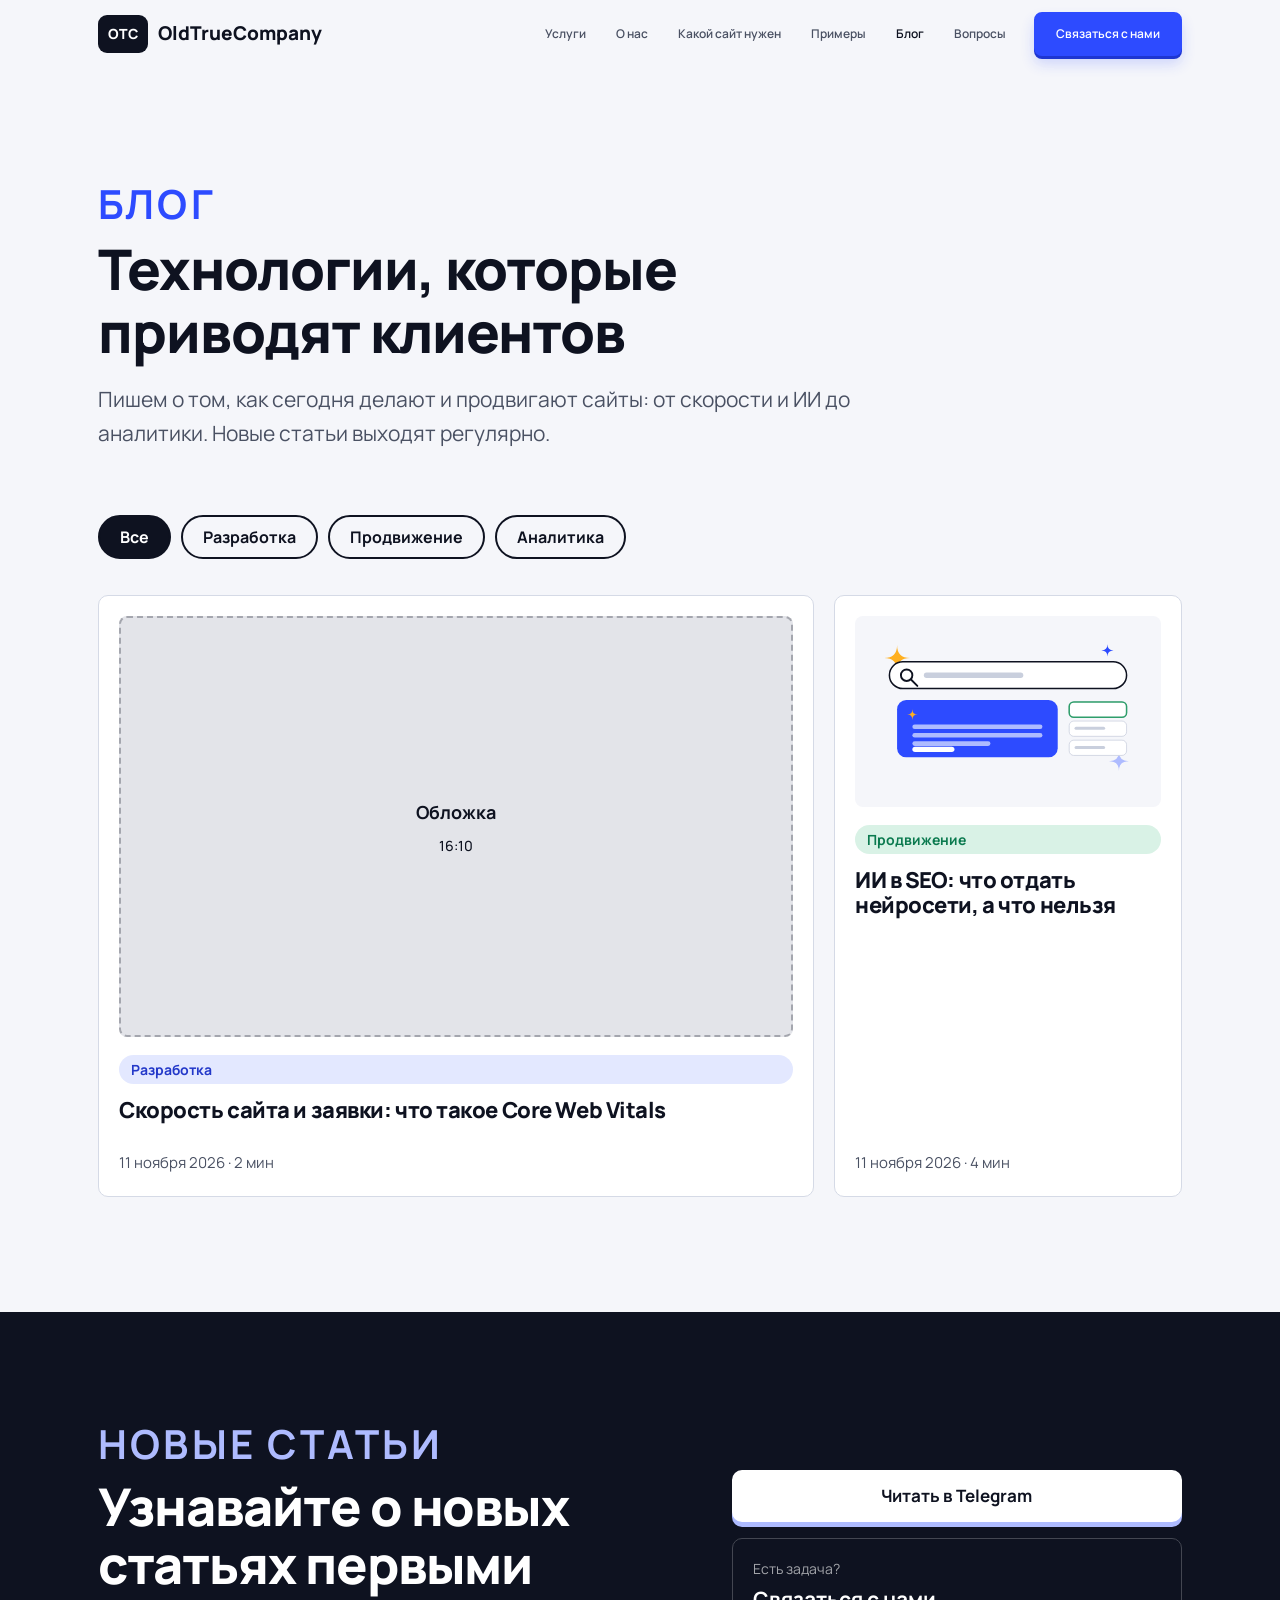
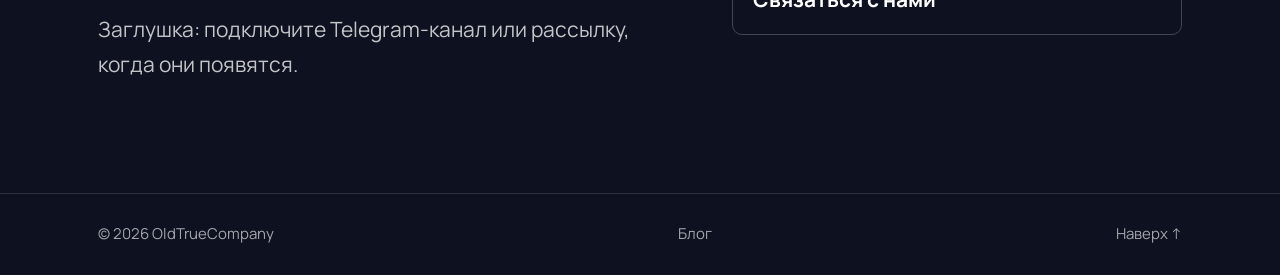
==== commit e8302d37: "Кнопки «Обсудить проект» переименованы в «Связаться с нами» Co-Authored-By: Claude Opus 5.5 <noreply" ====
--- a/blog.html
+++ b/blog.html
@@ -35,7 +35,7 @@
       <a href="index.html#works">Примеры</a>
       <a href="blog.html" aria-current="page">Блог</a>
       <a href="index.html#faq">Вопросы</a>
-      <a class="btn btn--sm nav__cta" href="index.html#contact">Обсудить проект</a>
+      <a class="btn btn--sm nav__cta" href="index.html#contact">Связаться с нами</a>
     </nav>
     <button class="burger" type="button" aria-label="Открыть меню" aria-expanded="false" aria-controls="nav">
       <span></span><span></span><span></span>
@@ -71,7 +71,7 @@
     </div>
     <ul class="contact__links">
       <li><a class="btn btn--light" href="https://t.me/ВАШ_КАНАЛ" target="_blank" rel="noopener">Читать в Telegram</a></li>
-      <li><a class="contact__a" href="index.html#contact"><span>Есть задача?</span><b>Обсудить проект</b></a></li>
+      <li><a class="contact__a" href="index.html#contact"><span>Есть задача?</span><b>Связаться с нами</b></a></li>
     </ul>
   </div>
 </section>
--- a/style.css
+++ b/style.css
@@ -139,22 +139,19 @@
 .person{display:grid;grid-template-columns:minmax(0,.9fr) minmax(0,1.1fr);gap:24px;align-items:start;padding:20px;background:var(--card);border-radius:var(--radius);border:1px solid var(--line)}
 .person h3{font-size:26px;margin-bottom:4px}
 .person__role{margin-bottom:14px;font-weight:700;color:var(--muted)}
+.person__list{margin:0;padding-left:1.2em;list-style:disc}
+.person__list li{margin-bottom:6px;line-height:1.45}
+.person__list li::marker{color:var(--accent)}
 .facts{display:grid;grid-template-columns:repeat(3,minmax(0,1fr));gap:20px;margin-top:40px}
 .facts li{padding-top:18px;border-top:2px solid var(--ink)}
 .facts b{display:block;margin-bottom:6px;font-size:20px}
 .facts span{color:var(--muted)}
-@media (max-width: 768px) {
-  .person {
-    /* Меняем 80px на 50px (или любое другое значение, например 40px) */
-    grid-template-columns: 50px 1fr; 
-    gap: 12px; /* Слегка уменьшаем отступ между фото и текстом для компактности */
-  }
-
-  /* Гарантируем, что картинка сожмется под размер своей новой узкой колонки */
-  .person .ph-img {
-    width: 100%;
-    height: auto;
-  }
+/* Карточки «О нас» на телефоне: фото слева, текст справа */
+@media (max-width:768px){
+  .person{grid-template-columns:minmax(0,38%) minmax(0,1fr);gap:16px;padding:16px}
+  .person h3{font-size:22px}
+  .person__role{margin-bottom:10px;font-size:15px}
+  .person .tag{margin-bottom:8px}
 }
 
 /* Заглушки под фото */
@@ -375,8 +372,6 @@
   body{font-size:17px}
   .cards,.works,.facts{grid-template-columns:minmax(0,1fr)}
   .card{padding:22px}
-  .person{grid-template-columns:minmax(0,1fr)}
-  .person .ph--portrait{aspect-ratio:4/3}
   .hero__btns .btn{width:100%}
   .stats span{font-size:15px}
   .qa summary{font-size:18px;padding-right:44px}
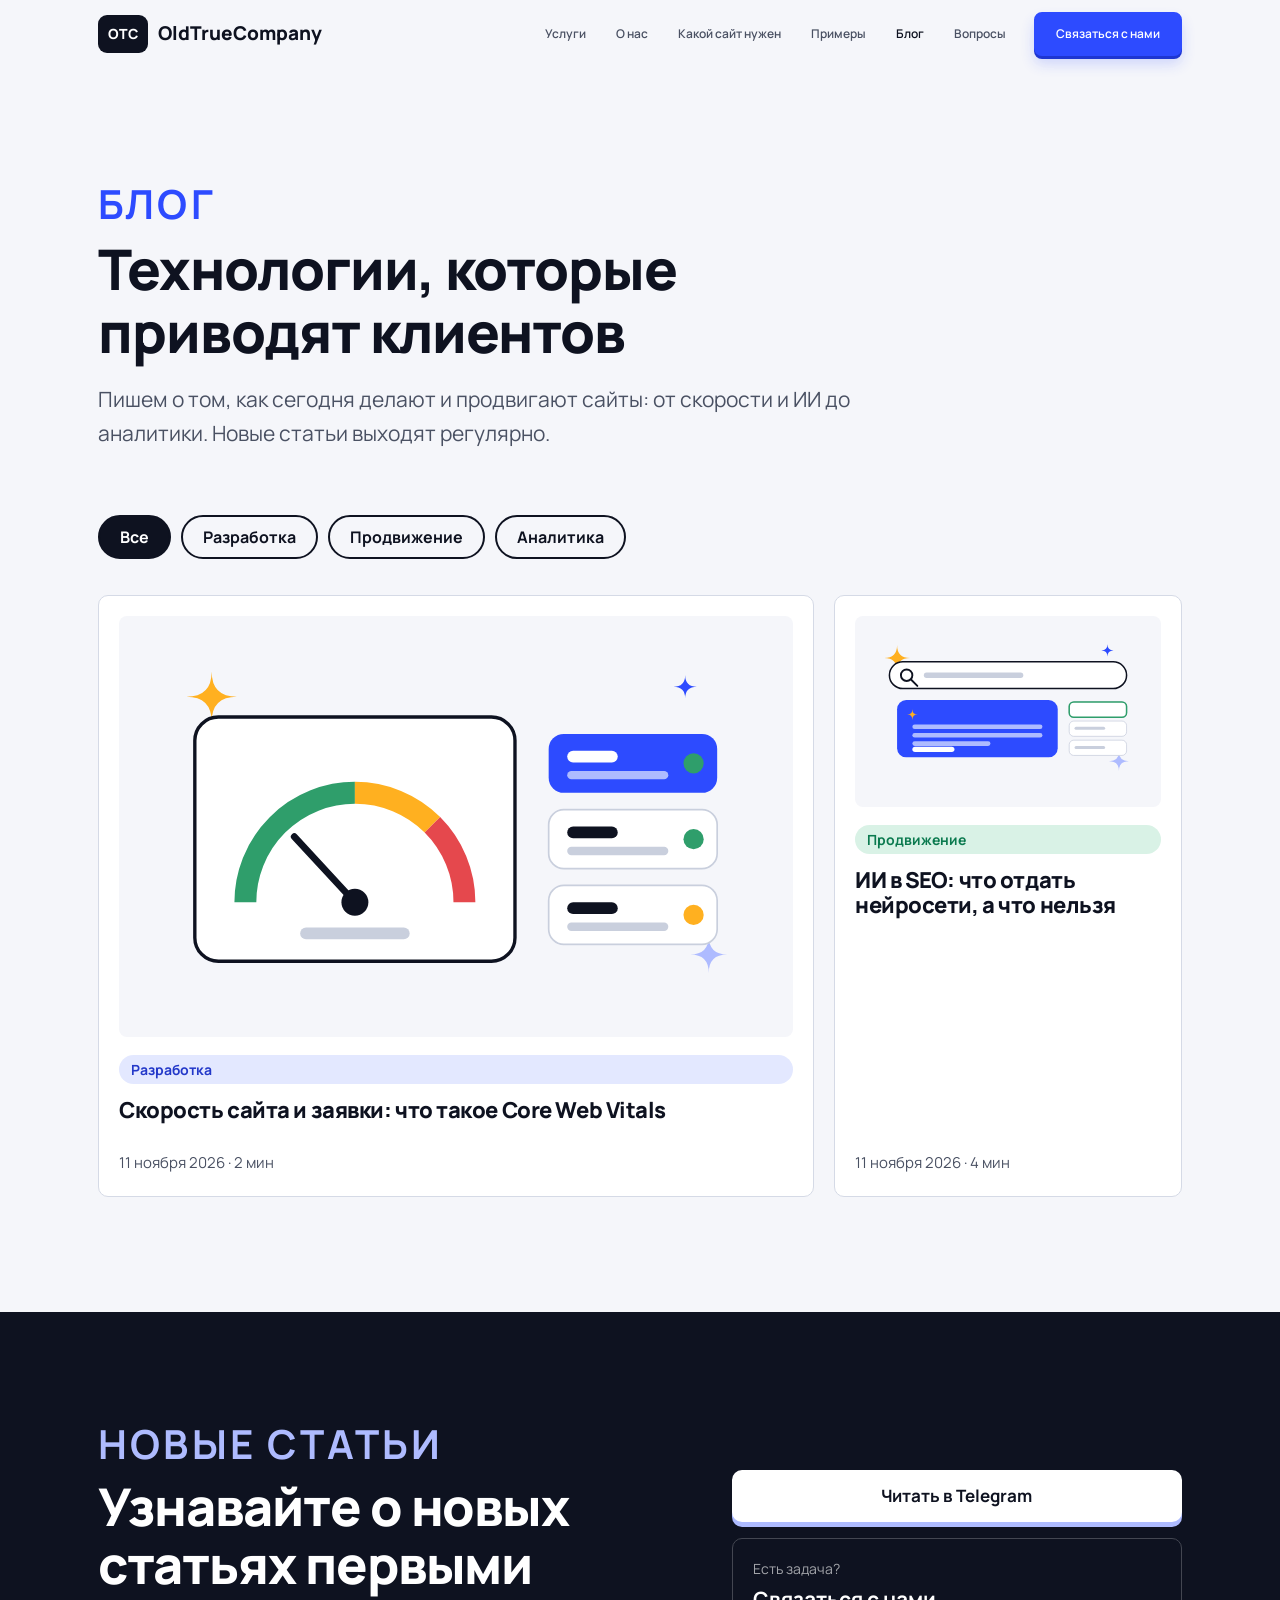
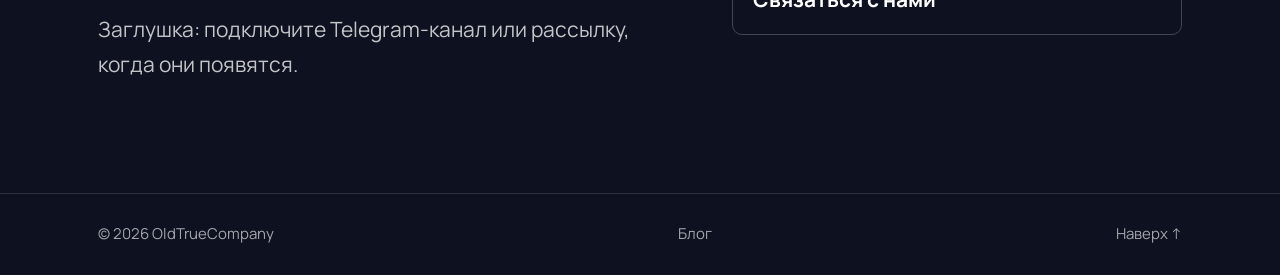
==== commit 97ea626c: "Обложка для статьи про Core Web Vitals Co-Authored-By: Claude Opus 5.5 <noreply@anthropic.com> Claud" ====
--- a/blog.html
+++ b/blog.html
@@ -54,7 +54,7 @@
     <div class="tabs" role="group" aria-label="Фильтр по темам"><button type="button" class="tab" aria-pressed="true" data-f="all">Все</button><button type="button" class="tab" aria-pressed="false" data-f="dev">Разработка</button><button type="button" class="tab" aria-pressed="false" data-f="seo">Продвижение</button><button type="button" class="tab" aria-pressed="false" data-f="an">Аналитика</button></div>
     <div class="posts posts--blog">
 <!-- POSTS-BLOG:START -->
-<article class="post post--lead" data-cat="dev"><a class="post__a" href="blog/core-web-vitals.html"><div class="ph ph--shot" role="img" aria-label="Место для обложки"><span>Обложка<small>16:10</small></span></div><span class="tag tag--dev">Разработка</span><h3>Скорость сайта и заявки: что такое Core Web Vitals</h3><p class="post__meta">11 ноября 2026 · 2 мин</p></a></article>
+<article class="post post--lead" data-cat="dev"><a class="post__a" href="blog/core-web-vitals.html"><img class="post__cover" src="img/core-web-vitals-cover.svg" alt="" loading="lazy"><span class="tag tag--dev">Разработка</span><h3>Скорость сайта и заявки: что такое Core Web Vitals</h3><p class="post__meta">11 ноября 2026 · 2 мин</p></a></article>
 <article class="post" data-cat="seo"><a class="post__a" href="blog/li-v-seo.html"><img class="post__cover" src="img/ii-seo-cover.svg" alt="" loading="lazy"><span class="tag tag--seo">Продвижение</span><h3>ИИ в SEO: что отдать нейросети, а что нельзя</h3><p class="post__meta">11 ноября 2026 · 4 мин</p></a></article>
 <!-- POSTS-BLOG:END -->
     </div>
--- a/style.css
+++ b/style.css
@@ -82,6 +82,7 @@
 }
 .nav{display:flex;align-items:center;gap:6px}
 .nav a{padding:10px 12px;font:12px/1 var(--font);font-weight:600;text-decoration:none;color:var(--muted);border-radius:8px}
+.nav .nav__cta{white-space:nowrap}
 .nav a:hover{color:var(--ink)}
 .nav .nav__cta{margin-left:10px;color:#fff;padding:0 20px}
 .nav .nav__cta:hover{color:#fff}
